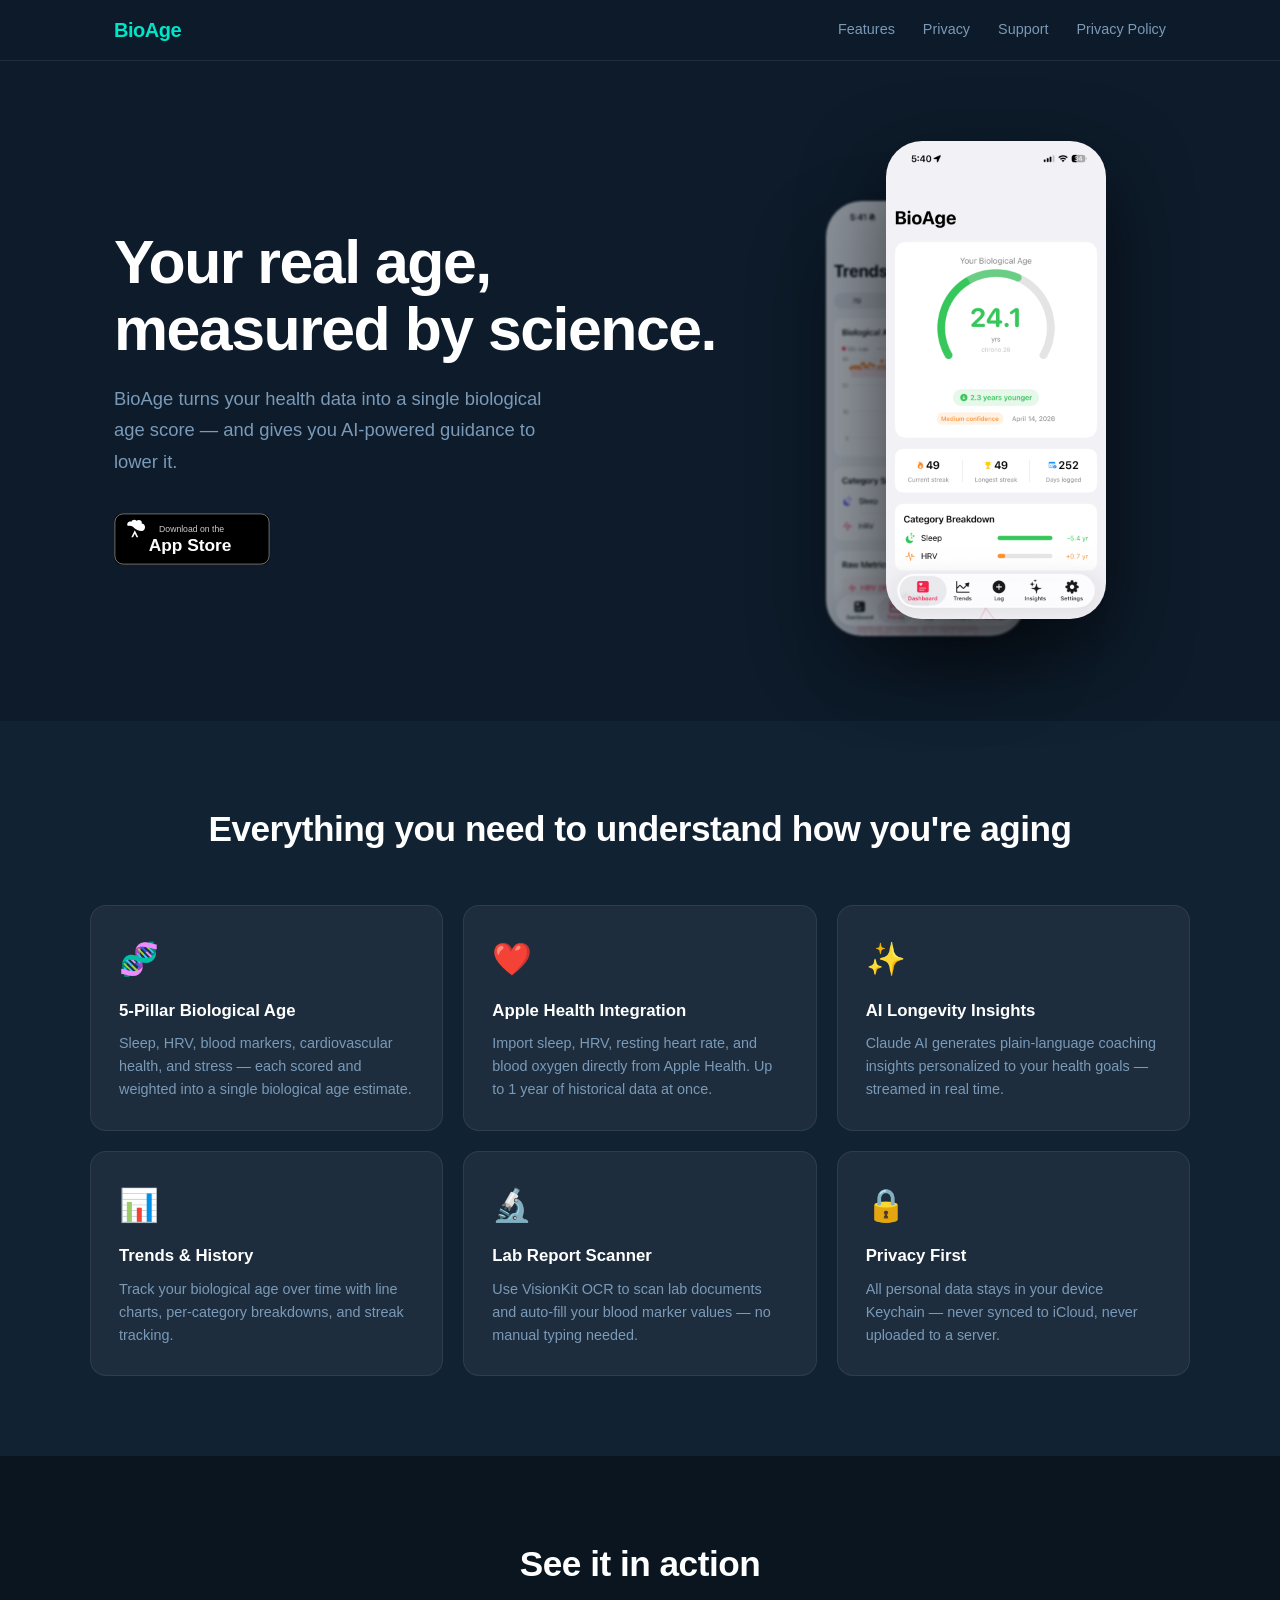
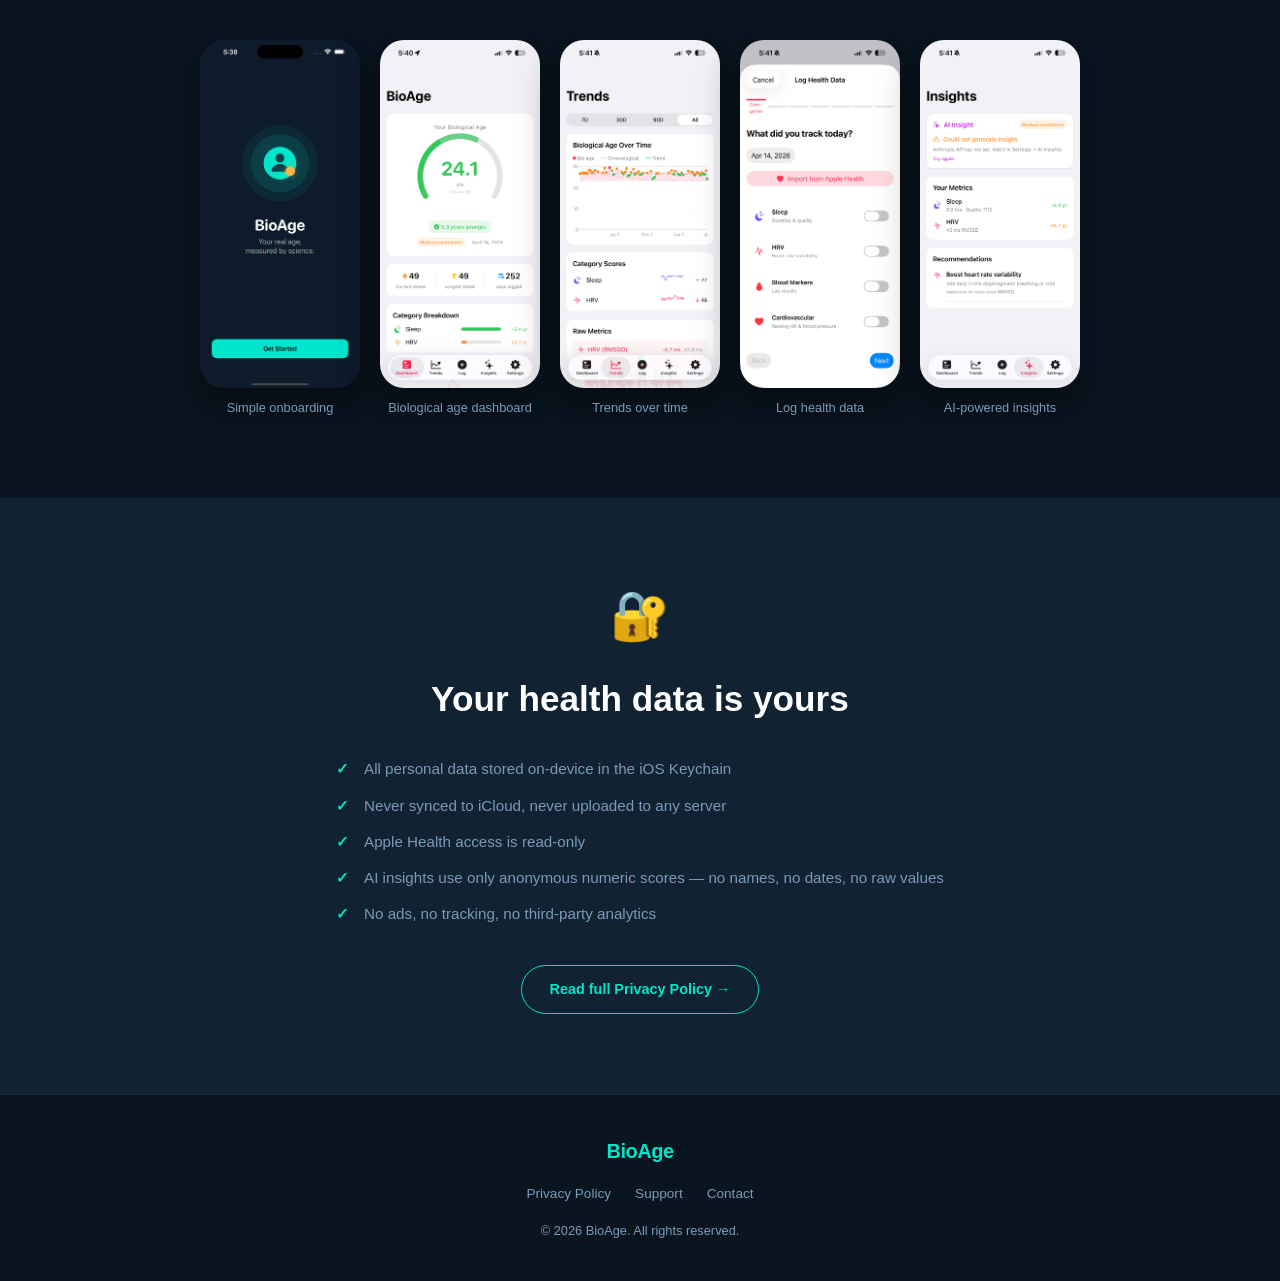
==== index.html @ a6af40ac "Initial website with landing, privacy, and support pages" ====
<!DOCTYPE html>
<html lang="en">
<head>
  <meta charset="UTF-8" />
  <meta name="viewport" content="width=device-width, initial-scale=1.0" />
  <title>BioAge – Your real age, measured by science</title>
  <meta name="description" content="BioAge estimates your biological age from sleep, HRV, blood markers, cardiovascular, and stress data — with AI-powered longevity insights. All data stays on your device." />
  <link rel="stylesheet" href="assets/style.css" />
</head>
<body>

  <nav class="nav">
    <div class="nav-inner">
      <span class="nav-logo">BioAge</span>
      <div class="nav-links">
        <a href="#features">Features</a>
        <a href="#privacy-badge">Privacy</a>
        <a href="support.html">Support</a>
        <a href="privacy.html">Privacy Policy</a>
      </div>
    </div>
  </nav>

  <!-- Hero -->
  <section class="hero">
    <div class="hero-text">
      <h1>Your real age,<br>measured by science.</h1>
      <p class="hero-sub">BioAge turns your health data into a single biological age score — and gives you AI-powered guidance to lower it.</p>
      <a href="#" class="btn-appstore">
        <img src="assets/appstore-badge.svg" alt="Download on the App Store" />
      </a>
    </div>
    <div class="hero-phones">
      <img src="assets/screenshots/screenshot_01.png" class="phone phone-main" alt="BioAge Dashboard" />
      <img src="assets/screenshots/screenshot_02.png" class="phone phone-back" alt="BioAge Trends" />
    </div>
  </section>

  <!-- Features -->
  <section class="features" id="features">
    <h2>Everything you need to understand how you're aging</h2>
    <div class="features-grid">

      <div class="feature-card">
        <div class="feature-icon">🧬</div>
        <h3>5-Pillar Biological Age</h3>
        <p>Sleep, HRV, blood markers, cardiovascular health, and stress — each scored and weighted into a single biological age estimate.</p>
      </div>

      <div class="feature-card">
        <div class="feature-icon">❤️</div>
        <h3>Apple Health Integration</h3>
        <p>Import sleep, HRV, resting heart rate, and blood oxygen directly from Apple Health. Up to 1 year of historical data at once.</p>
      </div>

      <div class="feature-card">
        <div class="feature-icon">✨</div>
        <h3>AI Longevity Insights</h3>
        <p>Claude AI generates plain-language coaching insights personalized to your health goals — streamed in real time.</p>
      </div>

      <div class="feature-card">
        <div class="feature-icon">📊</div>
        <h3>Trends & History</h3>
        <p>Track your biological age over time with line charts, per-category breakdowns, and streak tracking.</p>
      </div>

      <div class="feature-card">
        <div class="feature-icon">🔬</div>
        <h3>Lab Report Scanner</h3>
        <p>Use VisionKit OCR to scan lab documents and auto-fill your blood marker values — no manual typing needed.</p>
      </div>

      <div class="feature-card">
        <div class="feature-icon">🔒</div>
        <h3>Privacy First</h3>
        <p>All personal data stays in your device Keychain — never synced to iCloud, never uploaded to a server.</p>
      </div>

    </div>
  </section>

  <!-- Screenshots -->
  <section class="screenshots">
    <h2>See it in action</h2>
    <div class="screenshots-row">
      <figure>
        <img src="assets/screenshots/screenshot_05.png" alt="BioAge onboarding" />
        <figcaption>Simple onboarding</figcaption>
      </figure>
      <figure>
        <img src="assets/screenshots/screenshot_01.png" alt="Dashboard" />
        <figcaption>Biological age dashboard</figcaption>
      </figure>
      <figure>
        <img src="assets/screenshots/screenshot_02.png" alt="Trends" />
        <figcaption>Trends over time</figcaption>
      </figure>
      <figure>
        <img src="assets/screenshots/screenshot_03.png" alt="Log health data" />
        <figcaption>Log health data</figcaption>
      </figure>
      <figure>
        <img src="assets/screenshots/screenshot_04.png" alt="AI Insights" />
        <figcaption>AI-powered insights</figcaption>
      </figure>
    </div>
  </section>

  <!-- Privacy badge -->
  <section class="privacy-section" id="privacy-badge">
    <div class="privacy-inner">
      <div class="privacy-icon">🔐</div>
      <h2>Your health data is yours</h2>
      <ul class="privacy-list">
        <li>All personal data stored on-device in the iOS Keychain</li>
        <li>Never synced to iCloud, never uploaded to any server</li>
        <li>Apple Health access is read-only</li>
        <li>AI insights use only anonymous numeric scores — no names, no dates, no raw values</li>
        <li>No ads, no tracking, no third-party analytics</li>
      </ul>
      <a href="privacy.html" class="btn-outline">Read full Privacy Policy →</a>
    </div>
  </section>

  <!-- Footer -->
  <footer class="footer">
    <div class="footer-inner">
      <span class="nav-logo">BioAge</span>
      <div class="footer-links">
        <a href="privacy.html">Privacy Policy</a>
        <a href="support.html">Support</a>
        <a href="mailto:rajeshraya7@gmail.com">Contact</a>
      </div>
      <p class="footer-copy">© 2026 BioAge. All rights reserved.</p>
    </div>
  </footer>

</body>
</html>
---- assets/style.css ----
/* ─── Reset & Base ─────────────────────────────────────── */
*, *::before, *::after { box-sizing: border-box; margin: 0; padding: 0; }

:root {
  --bg:        #0d1b2a;
  --bg2:       #112233;
  --bg3:       #0a1520;
  --teal:      #00e5c8;
  --teal-dim:  rgba(0, 229, 200, 0.12);
  --text:      #e8f0f8;
  --muted:     #7a9ab8;
  --card:      rgba(255,255,255,0.05);
  --border:    rgba(255,255,255,0.08);
  --radius:    16px;
  --font:      -apple-system, BlinkMacSystemFont, "Segoe UI", sans-serif;
}

html { scroll-behavior: smooth; }

body {
  background: var(--bg);
  color: var(--text);
  font-family: var(--font);
  font-size: 16px;
  line-height: 1.6;
  -webkit-font-smoothing: antialiased;
}

a { color: var(--teal); text-decoration: none; }
a:hover { text-decoration: underline; }

/* ─── Nav ──────────────────────────────────────────────── */
.nav {
  position: sticky;
  top: 0;
  z-index: 100;
  background: rgba(13, 27, 42, 0.9);
  backdrop-filter: blur(12px);
  border-bottom: 1px solid var(--border);
}
.nav-inner {
  max-width: 1100px;
  margin: 0 auto;
  padding: 0 24px;
  height: 60px;
  display: flex;
  align-items: center;
  justify-content: space-between;
}
.nav-logo {
  font-size: 1.25rem;
  font-weight: 700;
  color: var(--teal);
  letter-spacing: -0.5px;
}
.nav-links { display: flex; gap: 28px; }
.nav-links a { color: var(--muted); font-size: 0.9rem; transition: color 0.2s; }
.nav-links a:hover { color: var(--text); text-decoration: none; }

/* ─── Hero ─────────────────────────────────────────────── */
.hero {
  max-width: 1100px;
  margin: 0 auto;
  padding: 80px 24px 60px;
  display: flex;
  align-items: center;
  gap: 60px;
}
.hero-text { flex: 1; }
.hero-text h1 {
  font-size: clamp(2.4rem, 5vw, 3.8rem);
  font-weight: 800;
  line-height: 1.1;
  letter-spacing: -1.5px;
  color: #fff;
  margin-bottom: 20px;
}
.hero-sub {
  font-size: 1.15rem;
  color: var(--muted);
  max-width: 440px;
  margin-bottom: 36px;
  line-height: 1.7;
}
.btn-appstore img { height: 52px; }
.btn-appstore:hover { opacity: 0.85; }

.hero-phones {
  flex: 0 0 auto;
  position: relative;
  width: 340px;
  height: 520px;
}
.phone {
  position: absolute;
  border-radius: 36px;
  box-shadow: 0 32px 80px rgba(0,0,0,0.6);
}
.phone-main {
  width: 220px;
  left: 60px;
  top: 0;
  z-index: 2;
}
.phone-back {
  width: 200px;
  left: 0;
  top: 60px;
  z-index: 1;
  opacity: 0.55;
  filter: blur(1px);
}

/* ─── Features ─────────────────────────────────────────── */
.features {
  background: var(--bg2);
  padding: 80px 24px;
}
.features h2, .screenshots h2 {
  text-align: center;
  font-size: clamp(1.6rem, 3vw, 2.2rem);
  font-weight: 700;
  letter-spacing: -0.5px;
  margin-bottom: 48px;
  color: #fff;
}
.features-grid {
  max-width: 1100px;
  margin: 0 auto;
  display: grid;
  grid-template-columns: repeat(auto-fit, minmax(280px, 1fr));
  gap: 20px;
}
.feature-card {
  background: var(--card);
  border: 1px solid var(--border);
  border-radius: var(--radius);
  padding: 28px;
  transition: border-color 0.2s, background 0.2s;
}
.feature-card:hover {
  border-color: var(--teal);
  background: var(--teal-dim);
}
.feature-icon { font-size: 2rem; margin-bottom: 12px; }
.feature-card h3 { font-size: 1.05rem; font-weight: 600; margin-bottom: 8px; color: #fff; }
.feature-card p { color: var(--muted); font-size: 0.9rem; line-height: 1.6; }

/* ─── Screenshots ──────────────────────────────────────── */
.screenshots {
  padding: 80px 24px;
  background: var(--bg3);
}
.screenshots-row {
  display: flex;
  gap: 20px;
  justify-content: center;
  flex-wrap: wrap;
  max-width: 1100px;
  margin: 0 auto;
}
.screenshots-row figure {
  display: flex;
  flex-direction: column;
  align-items: center;
  gap: 10px;
}
.screenshots-row img {
  width: 160px;
  border-radius: 24px;
  box-shadow: 0 16px 40px rgba(0,0,0,0.5);
  transition: transform 0.2s;
}
.screenshots-row img:hover { transform: translateY(-6px); }
.screenshots-row figcaption {
  font-size: 0.8rem;
  color: var(--muted);
  text-align: center;
}

/* ─── Privacy Section ──────────────────────────────────── */
.privacy-section {
  background: var(--bg2);
  padding: 80px 24px;
}
.privacy-inner {
  max-width: 680px;
  margin: 0 auto;
  text-align: center;
}
.privacy-icon { font-size: 3rem; margin-bottom: 16px; }
.privacy-inner h2 {
  font-size: clamp(1.6rem, 3vw, 2.2rem);
  font-weight: 700;
  margin-bottom: 24px;
  color: #fff;
}
.privacy-list {
  list-style: none;
  text-align: left;
  display: inline-block;
  margin-bottom: 32px;
}
.privacy-list li {
  color: var(--muted);
  padding: 6px 0 6px 28px;
  position: relative;
  font-size: 0.95rem;
}
.privacy-list li::before {
  content: "✓";
  position: absolute;
  left: 0;
  color: var(--teal);
  font-weight: 700;
}
.btn-outline {
  display: inline-block;
  border: 1.5px solid var(--teal);
  color: var(--teal);
  padding: 12px 28px;
  border-radius: 50px;
  font-size: 0.9rem;
  font-weight: 600;
  transition: background 0.2s, color 0.2s;
}
.btn-outline:hover {
  background: var(--teal);
  color: var(--bg);
  text-decoration: none;
}

/* ─── Footer ───────────────────────────────────────────── */
.footer {
  background: var(--bg3);
  border-top: 1px solid var(--border);
  padding: 40px 24px;
}
.footer-inner {
  max-width: 1100px;
  margin: 0 auto;
  display: flex;
  flex-direction: column;
  align-items: center;
  gap: 16px;
  text-align: center;
}
.footer-links { display: flex; gap: 24px; flex-wrap: wrap; justify-content: center; }
.footer-links a { color: var(--muted); font-size: 0.85rem; }
.footer-links a:hover { color: var(--text); text-decoration: none; }
.footer-copy { color: var(--muted); font-size: 0.8rem; }

/* ─── Prose (Privacy + Support pages) ─────────────────── */
.prose {
  max-width: 720px;
  margin: 60px auto;
  padding: 0 24px 80px;
}
.prose h1 {
  font-size: 2.4rem;
  font-weight: 800;
  letter-spacing: -1px;
  color: #fff;
  margin-bottom: 8px;
}
.prose .updated {
  color: var(--muted);
  font-size: 0.9rem;
  margin-bottom: 48px;
}
.prose h2 {
  font-size: 1.3rem;
  font-weight: 700;
  color: #fff;
  margin: 40px 0 12px;
}
.prose p { color: var(--muted); margin-bottom: 16px; line-height: 1.75; }
.prose ul {
  color: var(--muted);
  padding-left: 24px;
  margin-bottom: 16px;
}
.prose ul li { margin-bottom: 6px; line-height: 1.7; }
.prose a { color: var(--teal); }
.prose strong { color: var(--text); }

/* FAQ */
.faq { margin: 0 0 40px; }
.faq-item {
  border: 1px solid var(--border);
  border-radius: var(--radius);
  padding: 24px;
  margin-bottom: 12px;
  background: var(--card);
}
.faq-item h3 { font-size: 1rem; font-weight: 600; color: #fff; margin-bottom: 10px; }
.faq-item p { color: var(--muted); font-size: 0.9rem; margin: 0; }
.faq-item a { color: var(--teal); }

/* ─── Responsive ───────────────────────────────────────── */
@media (max-width: 768px) {
  .hero {
    flex-direction: column;
    padding: 48px 20px 40px;
    gap: 40px;
    text-align: center;
  }
  .hero-sub { margin: 0 auto 32px; }
  .hero-phones {
    width: 280px;
    height: 420px;
  }
  .phone-main { width: 180px; left: 50px; }
  .phone-back { width: 160px; left: 0; top: 48px; }
  .nav-links { display: none; }
  .screenshots-row img { width: 130px; }
}
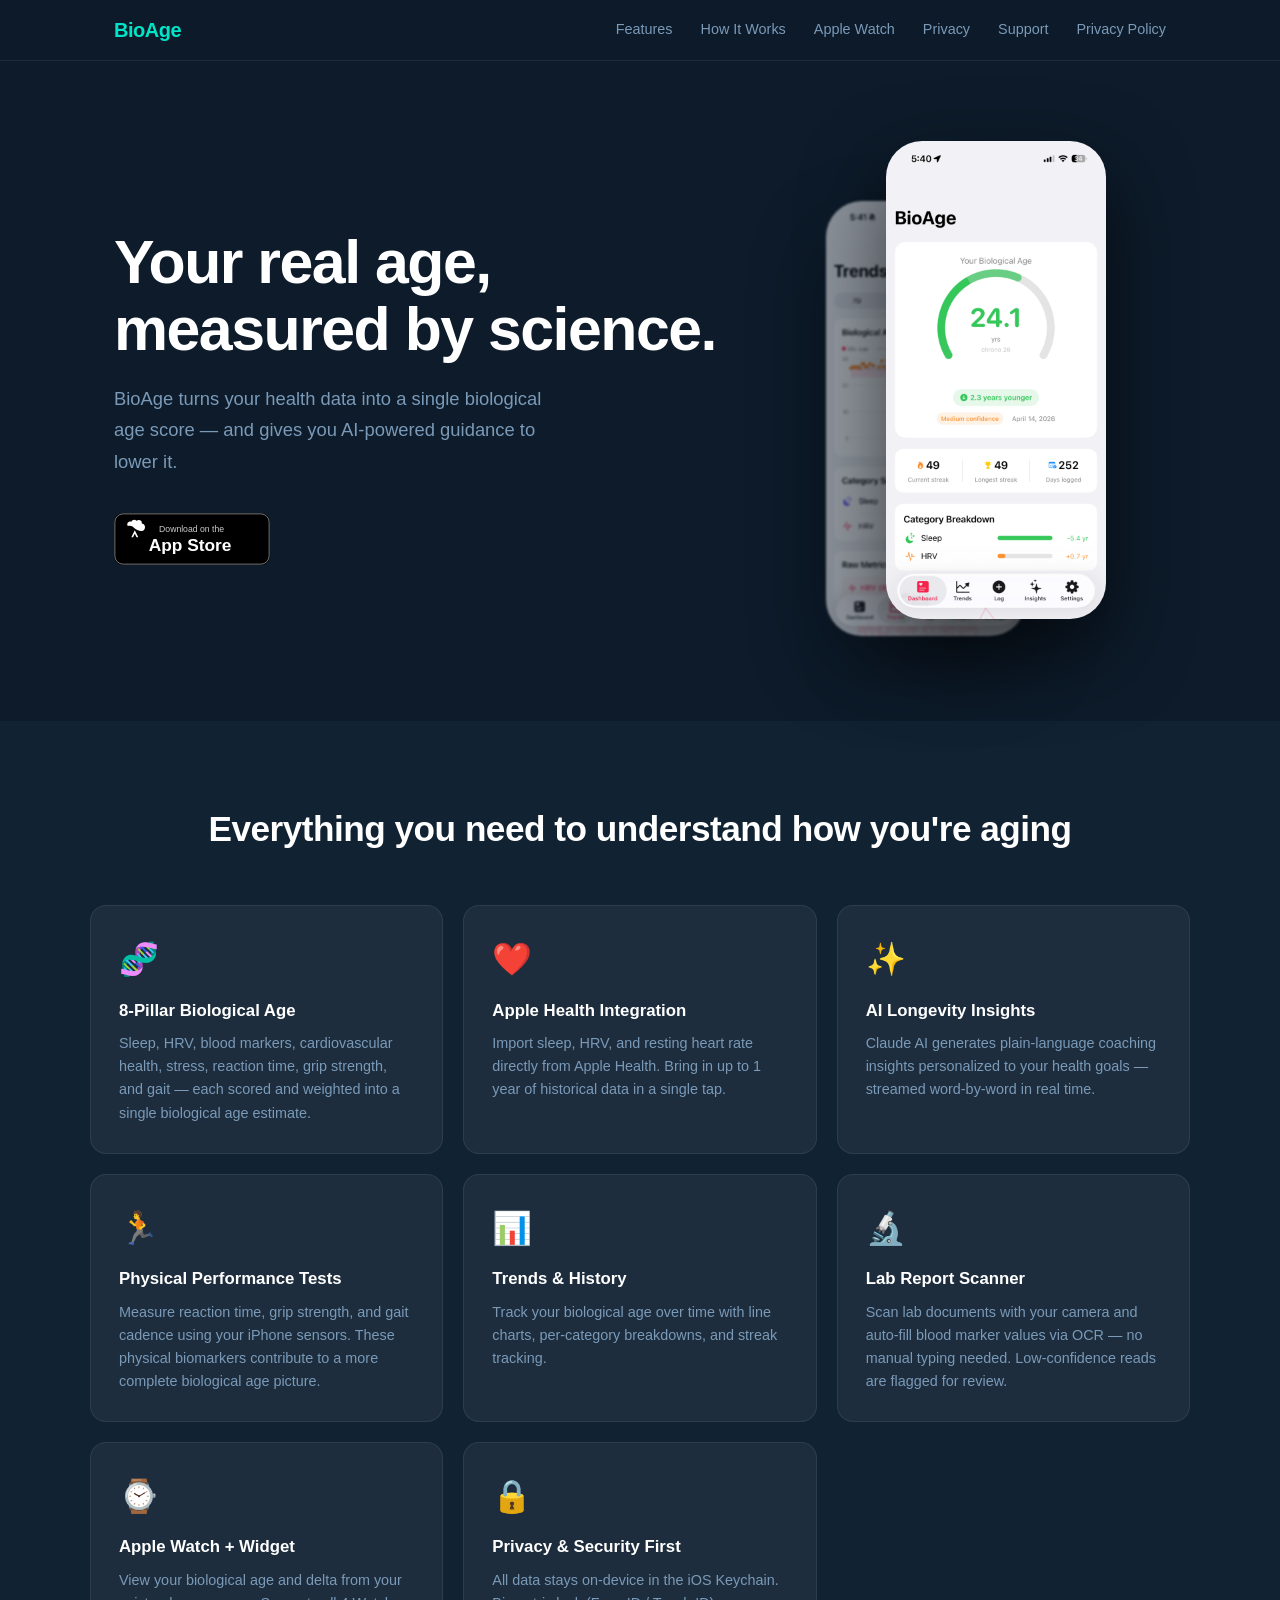
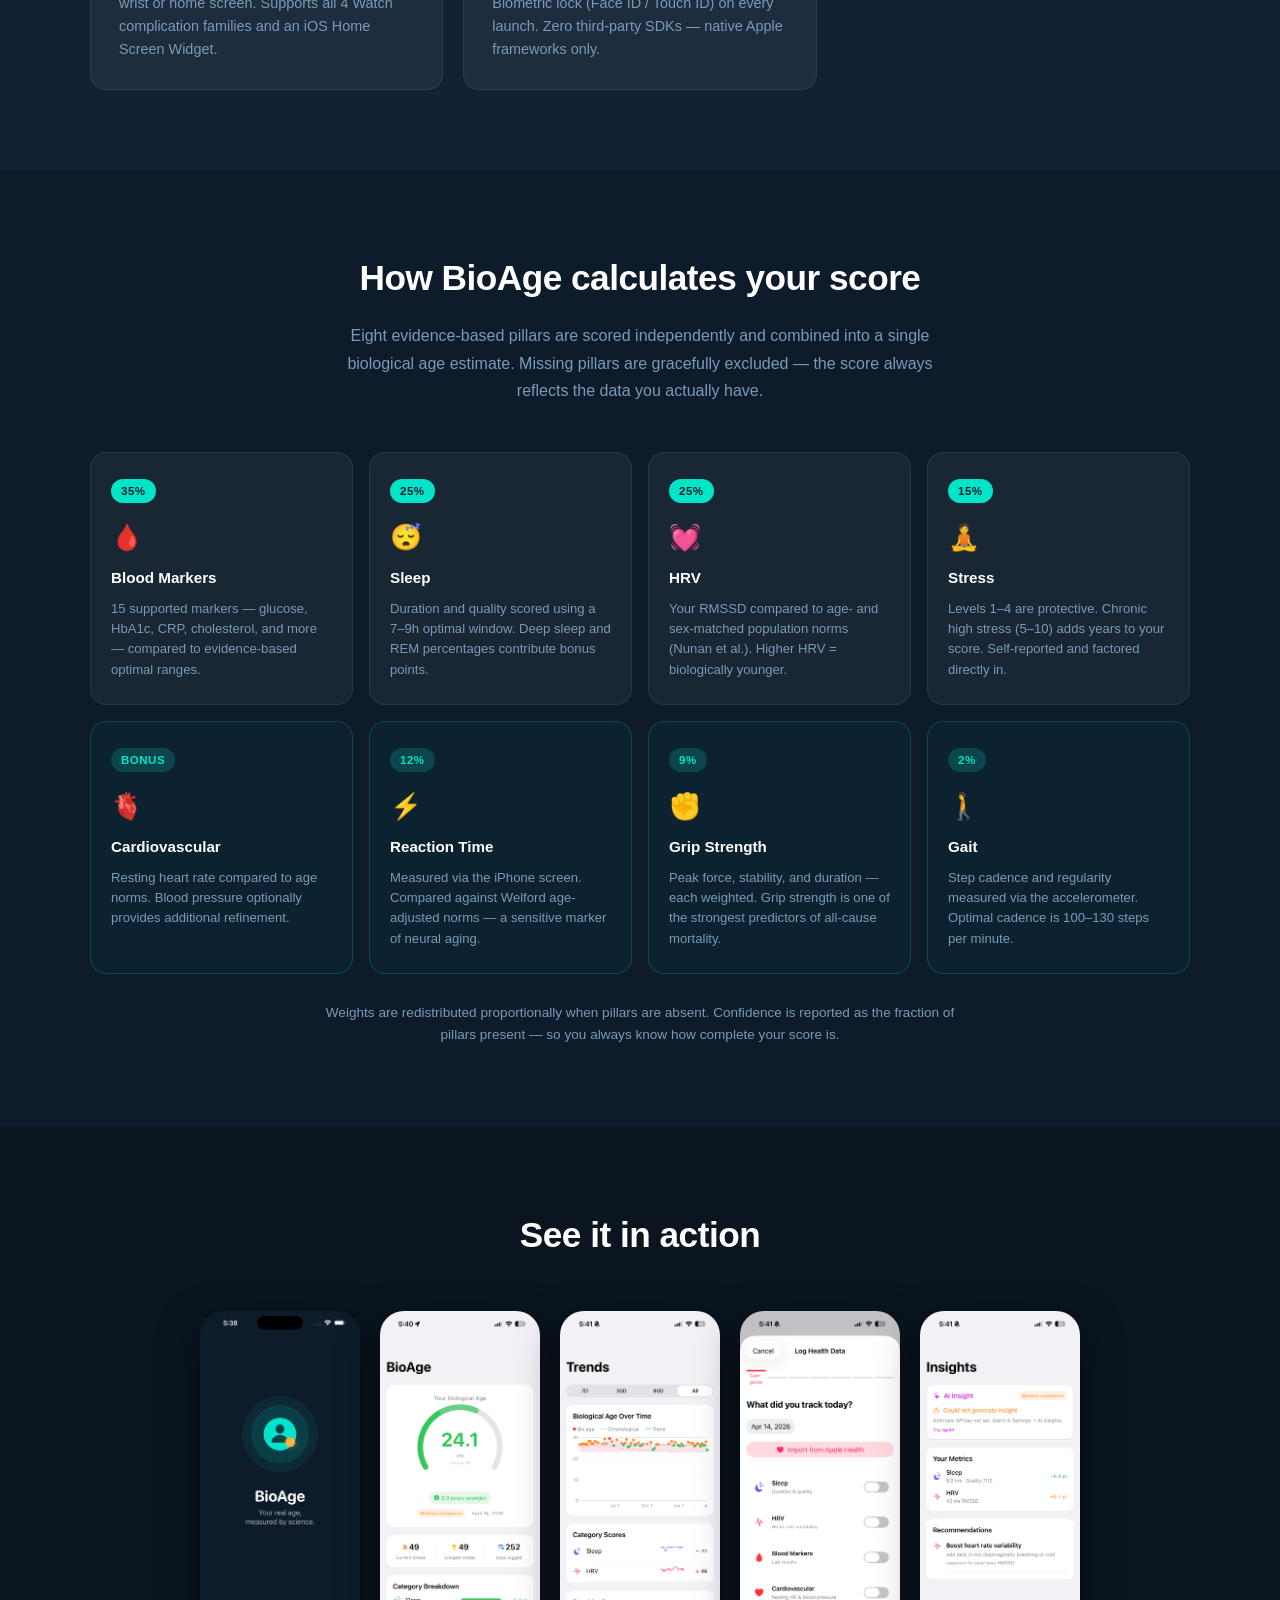
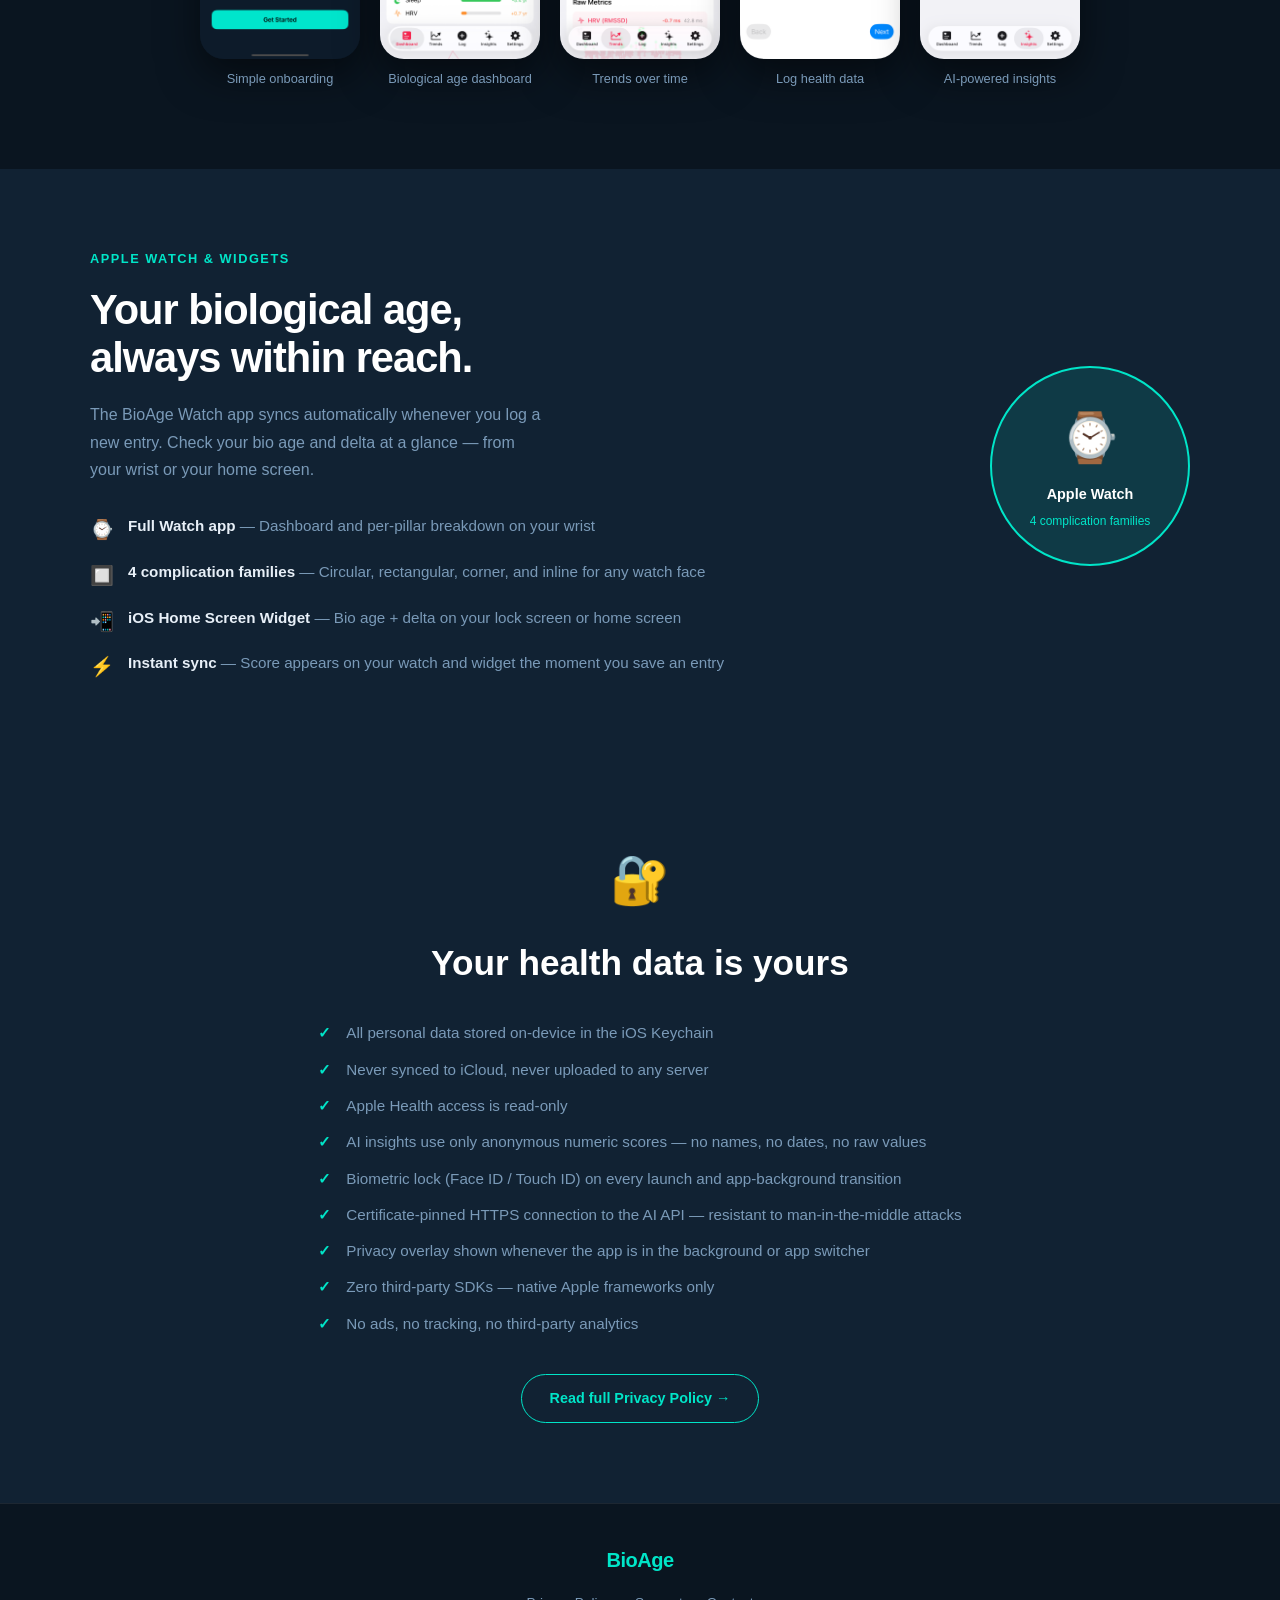
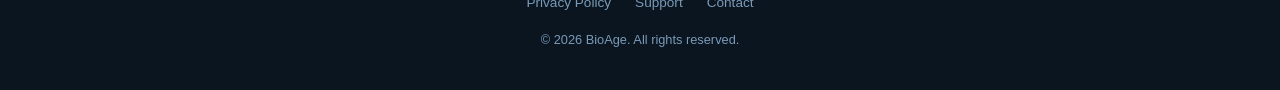
==== commit 26f4c1b5: "feat(website): content overhaul, new sections, and contact/link fixes Factual corrections: - Fix "5-" ====
--- a/index.html
+++ b/index.html
@@ -4,16 +4,18 @@
   <meta charset="UTF-8" />
   <meta name="viewport" content="width=device-width, initial-scale=1.0" />
   <title>BioAge – Your real age, measured by science</title>
-  <meta name="description" content="BioAge estimates your biological age from sleep, HRV, blood markers, cardiovascular, and stress data — with AI-powered longevity insights. All data stays on your device." />
+  <meta name="description" content="BioAge estimates your biological age from sleep, HRV, blood markers, cardiovascular health, physical tests, and stress — with AI-powered longevity insights. All data stays on your device." />
   <link rel="stylesheet" href="assets/style.css" />
 </head>
 <body>
 
   <nav class="nav">
     <div class="nav-inner">
-      <span class="nav-logo">BioAge</span>
+      <a href="#" class="nav-logo">BioAge</a>
       <div class="nav-links">
         <a href="#features">Features</a>
+        <a href="#how-it-works">How It Works</a>
+        <a href="#watch">Apple Watch</a>
         <a href="#privacy-badge">Privacy</a>
         <a href="support.html">Support</a>
         <a href="privacy.html">Privacy Policy</a>
@@ -26,7 +28,7 @@
     <div class="hero-text">
       <h1>Your real age,<br>measured by science.</h1>
       <p class="hero-sub">BioAge turns your health data into a single biological age score — and gives you AI-powered guidance to lower it.</p>
-      <a href="#" class="btn-appstore">
+      <a href="https://apps.apple.com/us/app/bioage/id6762235244" class="btn-appstore" target="_blank" rel="noopener">
         <img src="assets/appstore-badge.svg" alt="Download on the App Store" />
       </a>
     </div>
@@ -43,40 +45,121 @@
 
       <div class="feature-card">
         <div class="feature-icon">🧬</div>
-        <h3>5-Pillar Biological Age</h3>
-        <p>Sleep, HRV, blood markers, cardiovascular health, and stress — each scored and weighted into a single biological age estimate.</p>
+        <h3>8-Pillar Biological Age</h3>
+        <p>Sleep, HRV, blood markers, cardiovascular health, stress, reaction time, grip strength, and gait — each scored and weighted into a single biological age estimate.</p>
       </div>
 
       <div class="feature-card">
         <div class="feature-icon">❤️</div>
         <h3>Apple Health Integration</h3>
-        <p>Import sleep, HRV, resting heart rate, and blood oxygen directly from Apple Health. Up to 1 year of historical data at once.</p>
+        <p>Import sleep, HRV, and resting heart rate directly from Apple Health. Bring in up to 1 year of historical data in a single tap.</p>
       </div>
 
       <div class="feature-card">
         <div class="feature-icon">✨</div>
         <h3>AI Longevity Insights</h3>
-        <p>Claude AI generates plain-language coaching insights personalized to your health goals — streamed in real time.</p>
+        <p>Claude AI generates plain-language coaching insights personalized to your health goals — streamed word-by-word in real time.</p>
+      </div>
+
+      <div class="feature-card">
+        <div class="feature-icon">🏃</div>
+        <h3>Physical Performance Tests</h3>
+        <p>Measure reaction time, grip strength, and gait cadence using your iPhone sensors. These physical biomarkers contribute to a more complete biological age picture.</p>
       </div>
 
       <div class="feature-card">
         <div class="feature-icon">📊</div>
-        <h3>Trends & History</h3>
+        <h3>Trends &amp; History</h3>
         <p>Track your biological age over time with line charts, per-category breakdowns, and streak tracking.</p>
       </div>
 
       <div class="feature-card">
         <div class="feature-icon">🔬</div>
         <h3>Lab Report Scanner</h3>
-        <p>Use VisionKit OCR to scan lab documents and auto-fill your blood marker values — no manual typing needed.</p>
+        <p>Scan lab documents with your camera and auto-fill blood marker values via OCR — no manual typing needed. Low-confidence reads are flagged for review.</p>
+      </div>
+
+      <div class="feature-card">
+        <div class="feature-icon">⌚</div>
+        <h3>Apple Watch + Widget</h3>
+        <p>View your biological age and delta from your wrist or home screen. Supports all 4 Watch complication families and an iOS Home Screen Widget.</p>
       </div>
 
       <div class="feature-card">
         <div class="feature-icon">🔒</div>
-        <h3>Privacy First</h3>
-        <p>All personal data stays in your device Keychain — never synced to iCloud, never uploaded to a server.</p>
-      </div>
-
+        <h3>Privacy &amp; Security First</h3>
+        <p>All data stays on-device in the iOS Keychain. Biometric lock (Face ID / Touch ID) on every launch. Zero third-party SDKs — native Apple frameworks only.</p>
+      </div>
+
+    </div>
+  </section>
+
+  <!-- How It Works -->
+  <section class="how-it-works" id="how-it-works">
+    <div class="how-inner">
+      <h2>How BioAge calculates your score</h2>
+      <p class="how-sub">Eight evidence-based pillars are scored independently and combined into a single biological age estimate. Missing pillars are gracefully excluded — the score always reflects the data you actually have.</p>
+
+      <div class="pillars-grid">
+
+        <div class="pillar-card">
+          <div class="pillar-weight">35%</div>
+          <div class="pillar-icon">🩸</div>
+          <h4>Blood Markers</h4>
+          <p>15 supported markers — glucose, HbA1c, CRP, cholesterol, and more — compared to evidence-based optimal ranges.</p>
+        </div>
+
+        <div class="pillar-card">
+          <div class="pillar-weight">25%</div>
+          <div class="pillar-icon">😴</div>
+          <h4>Sleep</h4>
+          <p>Duration and quality scored using a 7–9h optimal window. Deep sleep and REM percentages contribute bonus points.</p>
+        </div>
+
+        <div class="pillar-card">
+          <div class="pillar-weight">25%</div>
+          <div class="pillar-icon">💓</div>
+          <h4>HRV</h4>
+          <p>Your RMSSD compared to age- and sex-matched population norms (Nunan et al.). Higher HRV = biologically younger.</p>
+        </div>
+
+        <div class="pillar-card">
+          <div class="pillar-weight">15%</div>
+          <div class="pillar-icon">🧘</div>
+          <h4>Stress</h4>
+          <p>Levels 1–4 are protective. Chronic high stress (5–10) adds years to your score. Self-reported and factored directly in.</p>
+        </div>
+
+        <div class="pillar-card pillar-card-bonus">
+          <div class="pillar-weight pillar-weight-bonus">bonus</div>
+          <div class="pillar-icon">🫀</div>
+          <h4>Cardiovascular</h4>
+          <p>Resting heart rate compared to age norms. Blood pressure optionally provides additional refinement.</p>
+        </div>
+
+        <div class="pillar-card pillar-card-bonus">
+          <div class="pillar-weight pillar-weight-bonus">12%</div>
+          <div class="pillar-icon">⚡</div>
+          <h4>Reaction Time</h4>
+          <p>Measured via the iPhone screen. Compared against Welford age-adjusted norms — a sensitive marker of neural aging.</p>
+        </div>
+
+        <div class="pillar-card pillar-card-bonus">
+          <div class="pillar-weight pillar-weight-bonus">9%</div>
+          <div class="pillar-icon">✊</div>
+          <h4>Grip Strength</h4>
+          <p>Peak force, stability, and duration — each weighted. Grip strength is one of the strongest predictors of all-cause mortality.</p>
+        </div>
+
+        <div class="pillar-card pillar-card-bonus">
+          <div class="pillar-weight pillar-weight-bonus">2%</div>
+          <div class="pillar-icon">🚶</div>
+          <h4>Gait</h4>
+          <p>Step cadence and regularity measured via the accelerometer. Optimal cadence is 100–130 steps per minute.</p>
+        </div>
+
+      </div>
+      <p class="how-footnote">Weights are redistributed proportionally when pillars are absent. Confidence is reported as the fraction of pillars present — so you always know how complete your score is.</p>
     </div>
   </section>
 
@@ -104,6 +187,42 @@
         <img src="assets/screenshots/screenshot_04.png" alt="AI Insights" />
         <figcaption>AI-powered insights</figcaption>
       </figure>
+    </div>
+  </section>
+
+  <!-- Apple Watch -->
+  <section class="watch-section" id="watch">
+    <div class="watch-inner">
+      <div class="watch-text">
+        <div class="watch-eyebrow">Apple Watch &amp; Widgets</div>
+        <h2>Your biological age,<br>always within reach.</h2>
+        <p>The BioAge Watch app syncs automatically whenever you log a new entry. Check your bio age and delta at a glance — from your wrist or your home screen.</p>
+        <ul class="watch-list">
+          <li>
+            <span class="watch-bullet">⌚</span>
+            <span><strong>Full Watch app</strong> — Dashboard and per-pillar breakdown on your wrist</span>
+          </li>
+          <li>
+            <span class="watch-bullet">🔲</span>
+            <span><strong>4 complication families</strong> — Circular, rectangular, corner, and inline for any watch face</span>
+          </li>
+          <li>
+            <span class="watch-bullet">📲</span>
+            <span><strong>iOS Home Screen Widget</strong> — Bio age + delta on your lock screen or home screen</span>
+          </li>
+          <li>
+            <span class="watch-bullet">⚡</span>
+            <span><strong>Instant sync</strong> — Score appears on your watch and widget the moment you save an entry</span>
+          </li>
+        </ul>
+      </div>
+      <div class="watch-visual">
+        <div class="watch-badge-wrap">
+          <div class="watch-badge-icon">⌚</div>
+          <div class="watch-badge-label">Apple Watch</div>
+          <div class="watch-badge-sub">4 complication families</div>
+        </div>
+      </div>
     </div>
   </section>
 
@@ -117,6 +236,10 @@
         <li>Never synced to iCloud, never uploaded to any server</li>
         <li>Apple Health access is read-only</li>
         <li>AI insights use only anonymous numeric scores — no names, no dates, no raw values</li>
+        <li>Biometric lock (Face ID / Touch ID) on every launch and app-background transition</li>
+        <li>Certificate-pinned HTTPS connection to the AI API — resistant to man-in-the-middle attacks</li>
+        <li>Privacy overlay shown whenever the app is in the background or app switcher</li>
+        <li>Zero third-party SDKs — native Apple frameworks only</li>
         <li>No ads, no tracking, no third-party analytics</li>
       </ul>
       <a href="privacy.html" class="btn-outline">Read full Privacy Policy →</a>
@@ -130,7 +253,7 @@
       <div class="footer-links">
         <a href="privacy.html">Privacy Policy</a>
         <a href="support.html">Support</a>
-        <a href="mailto:rajeshraya7@gmail.com">Contact</a>
+        <a href="mailto:support.bioage@gmail.com">Contact</a>
       </div>
       <p class="footer-copy">© 2026 BioAge. All rights reserved.</p>
     </div>
--- a/assets/style.css
+++ b/assets/style.css
@@ -52,7 +52,9 @@
   font-weight: 700;
   color: var(--teal);
   letter-spacing: -0.5px;
-}
+  text-decoration: none;
+}
+.nav-logo:hover { text-decoration: none; opacity: 0.85; }
 .nav-links { display: flex; gap: 28px; }
 .nav-links a { color: var(--muted); font-size: 0.9rem; transition: color 0.2s; }
 .nav-links a:hover { color: var(--text); text-decoration: none; }
@@ -296,6 +298,176 @@
 .faq-item h3 { font-size: 1rem; font-weight: 600; color: #fff; margin-bottom: 10px; }
 .faq-item p { color: var(--muted); font-size: 0.9rem; margin: 0; }
 .faq-item a { color: var(--teal); }
+
+/* ─── How It Works ─────────────────────────────────────── */
+.how-it-works {
+  background: var(--bg);
+  padding: 80px 24px;
+}
+.how-inner {
+  max-width: 1100px;
+  margin: 0 auto;
+  text-align: center;
+}
+.how-inner h2 {
+  font-size: clamp(1.6rem, 3vw, 2.2rem);
+  font-weight: 700;
+  letter-spacing: -0.5px;
+  margin-bottom: 16px;
+  color: #fff;
+}
+.how-sub {
+  color: var(--muted);
+  font-size: 1rem;
+  max-width: 640px;
+  margin: 0 auto 48px;
+  line-height: 1.7;
+}
+.pillars-grid {
+  display: grid;
+  grid-template-columns: repeat(4, 1fr);
+  gap: 16px;
+  margin-bottom: 28px;
+}
+.pillar-card {
+  background: var(--card);
+  border: 1px solid var(--border);
+  border-radius: var(--radius);
+  padding: 24px 20px;
+  text-align: left;
+  position: relative;
+  transition: border-color 0.2s, background 0.2s;
+}
+.pillar-card:hover {
+  border-color: var(--teal);
+  background: var(--teal-dim);
+}
+.pillar-card-bonus {
+  border-color: rgba(0, 229, 200, 0.2);
+  background: rgba(0, 229, 200, 0.04);
+}
+.pillar-weight {
+  display: inline-block;
+  background: var(--teal);
+  color: var(--bg);
+  font-size: 0.72rem;
+  font-weight: 800;
+  letter-spacing: 0.5px;
+  padding: 3px 10px;
+  border-radius: 50px;
+  margin-bottom: 14px;
+  text-transform: uppercase;
+}
+.pillar-weight-bonus {
+  background: rgba(0, 229, 200, 0.18);
+  color: var(--teal);
+}
+.pillar-icon { font-size: 1.6rem; margin-bottom: 8px; }
+.pillar-card h4 {
+  font-size: 0.95rem;
+  font-weight: 700;
+  color: #fff;
+  margin-bottom: 8px;
+}
+.pillar-card p {
+  color: var(--muted);
+  font-size: 0.82rem;
+  line-height: 1.55;
+}
+.how-footnote {
+  color: var(--muted);
+  font-size: 0.85rem;
+  max-width: 640px;
+  margin: 0 auto;
+  line-height: 1.65;
+}
+
+/* ─── Apple Watch Section ───────────────────────────────── */
+.watch-section {
+  background: var(--bg2);
+  padding: 80px 24px;
+}
+.watch-inner {
+  max-width: 1100px;
+  margin: 0 auto;
+  display: flex;
+  align-items: center;
+  gap: 80px;
+}
+.watch-eyebrow {
+  font-size: 0.8rem;
+  font-weight: 700;
+  text-transform: uppercase;
+  letter-spacing: 1.5px;
+  color: var(--teal);
+  margin-bottom: 16px;
+}
+.watch-text { flex: 1; }
+.watch-text h2 {
+  font-size: clamp(1.8rem, 3.5vw, 2.6rem);
+  font-weight: 800;
+  letter-spacing: -1px;
+  color: #fff;
+  line-height: 1.15;
+  margin-bottom: 20px;
+}
+.watch-text p {
+  color: var(--muted);
+  font-size: 1rem;
+  line-height: 1.7;
+  max-width: 460px;
+  margin-bottom: 32px;
+}
+.watch-list {
+  list-style: none;
+  display: flex;
+  flex-direction: column;
+  gap: 16px;
+}
+.watch-list li {
+  display: flex;
+  align-items: flex-start;
+  gap: 14px;
+  color: var(--muted);
+  font-size: 0.95rem;
+  line-height: 1.5;
+}
+.watch-bullet {
+  font-size: 1.2rem;
+  flex-shrink: 0;
+  margin-top: 1px;
+}
+.watch-list strong { color: var(--text); }
+
+.watch-visual {
+  flex: 0 0 auto;
+  display: flex;
+  align-items: center;
+  justify-content: center;
+}
+.watch-badge-wrap {
+  width: 200px;
+  height: 200px;
+  border-radius: 50%;
+  border: 2px solid var(--teal);
+  background: var(--teal-dim);
+  display: flex;
+  flex-direction: column;
+  align-items: center;
+  justify-content: center;
+  gap: 6px;
+}
+.watch-badge-icon { font-size: 3rem; }
+.watch-badge-label {
+  font-size: 0.9rem;
+  font-weight: 700;
+  color: #fff;
+}
+.watch-badge-sub {
+  font-size: 0.75rem;
+  color: var(--teal);
+  text-align: center;
+}
 
 /* ─── Responsive ───────────────────────────────────────── */
 @media (max-width: 768px) {
@@ -314,4 +486,22 @@
   .phone-back { width: 160px; left: 0; top: 48px; }
   .nav-links { display: none; }
   .screenshots-row img { width: 130px; }
-}
+  .pillars-grid {
+    grid-template-columns: repeat(2, 1fr);
+    gap: 12px;
+  }
+  .watch-inner {
+    flex-direction: column;
+    gap: 40px;
+    text-align: center;
+  }
+  .watch-text p { margin: 0 auto 28px; }
+  .watch-list li { text-align: left; }
+  .watch-visual { order: -1; }
+}
+
+@media (max-width: 480px) {
+  .pillars-grid {
+    grid-template-columns: 1fr;
+  }
+}
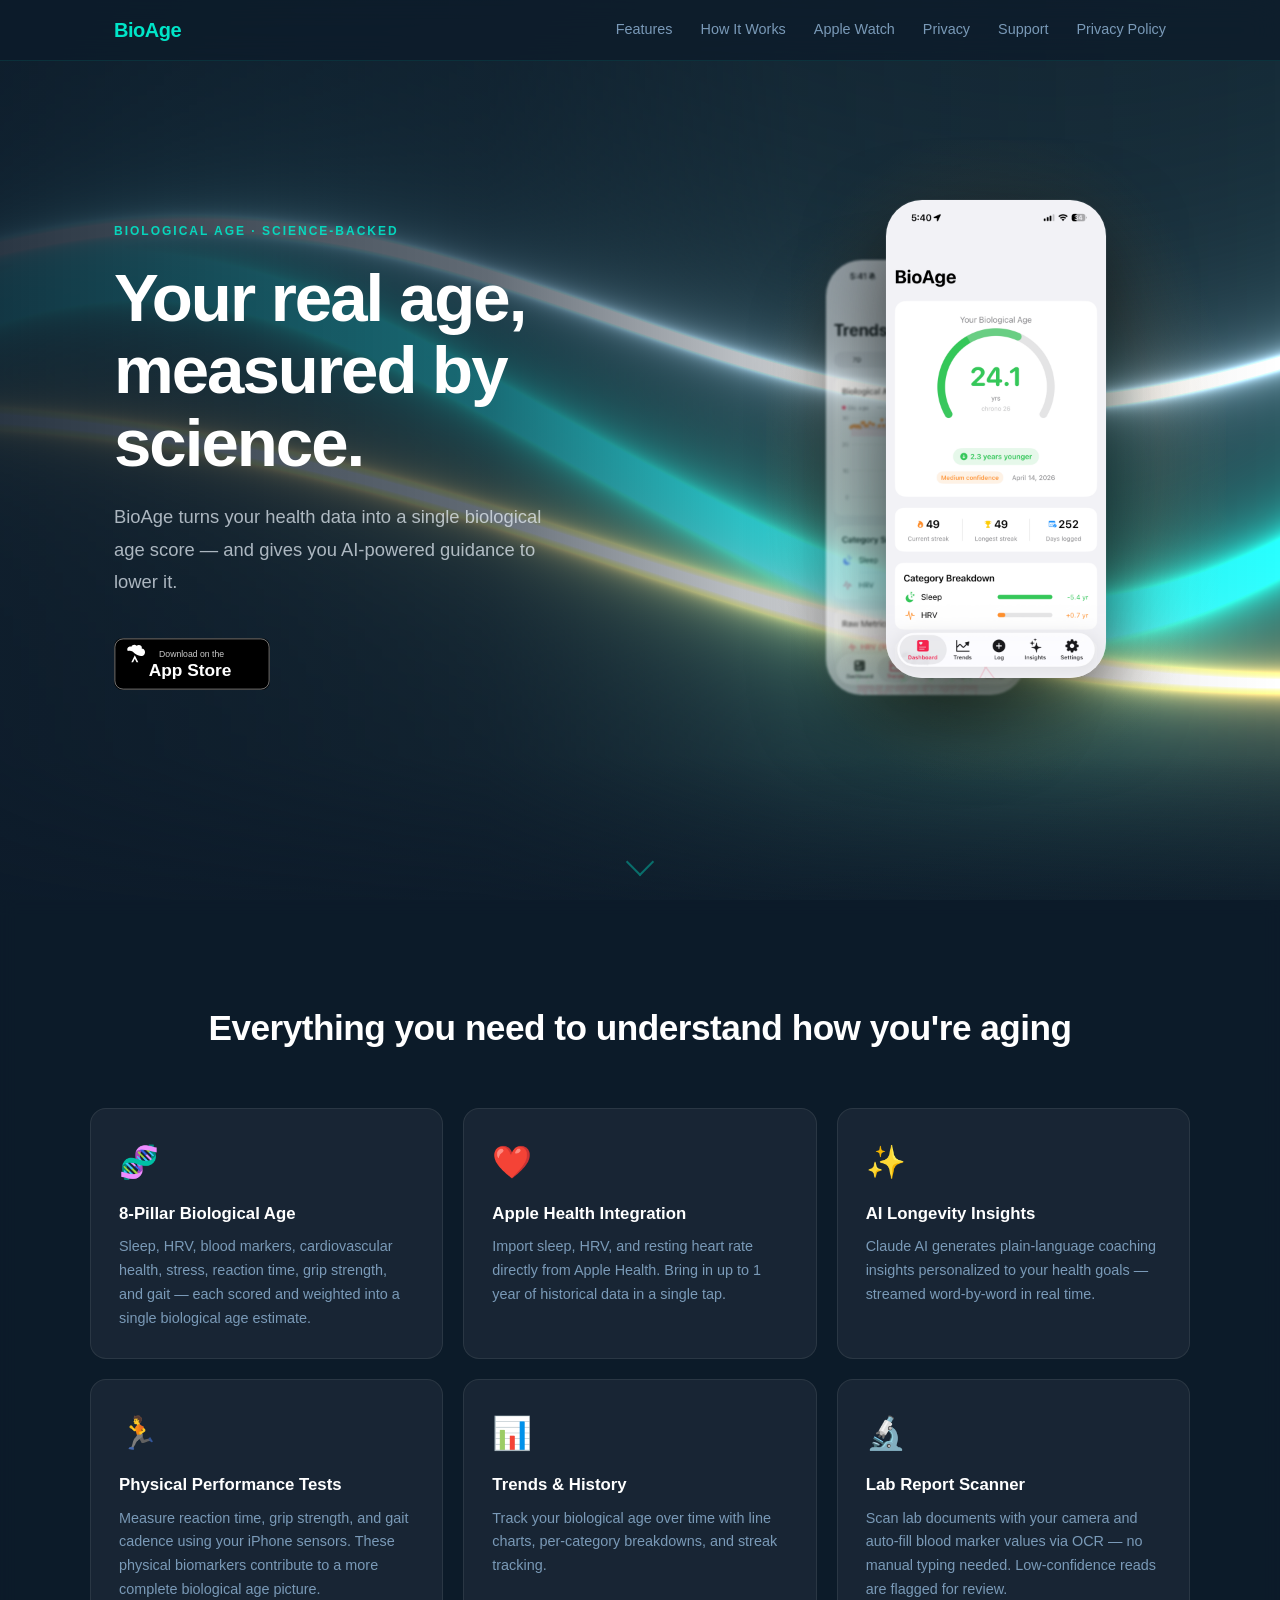
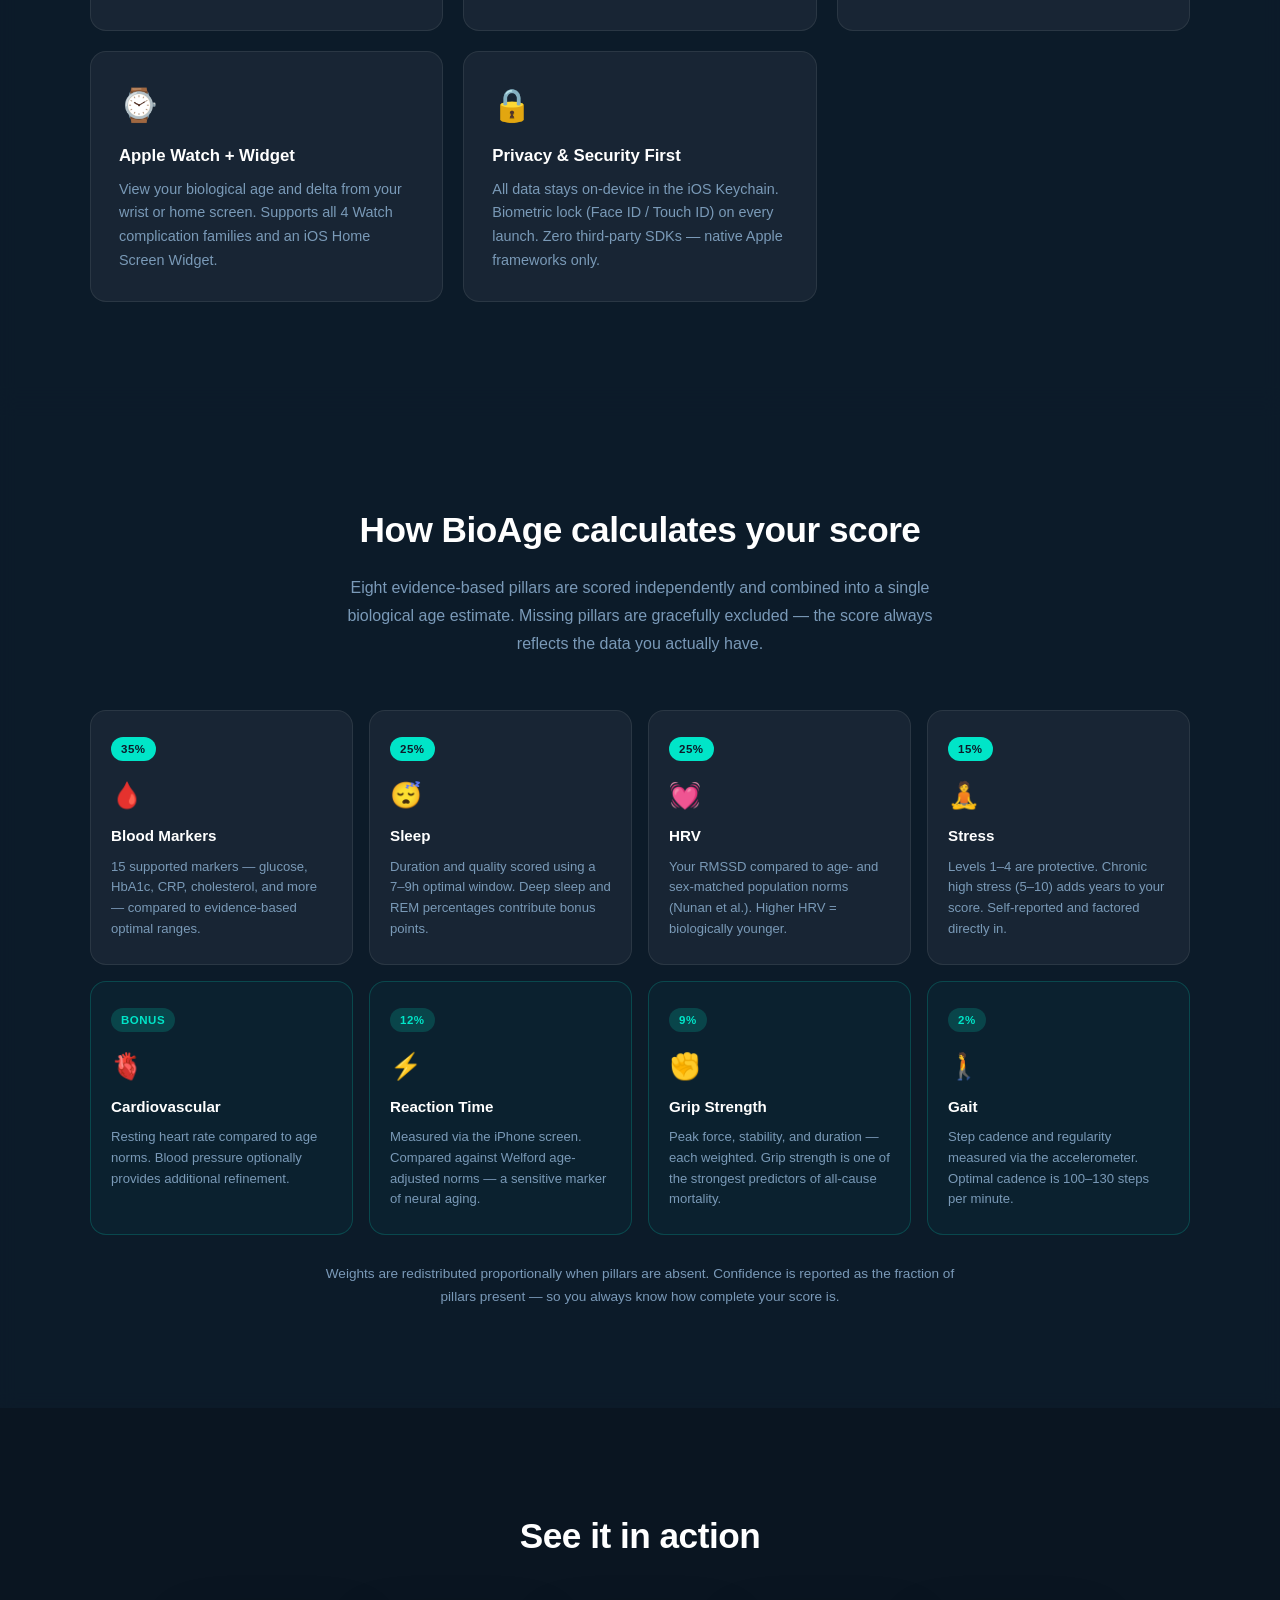
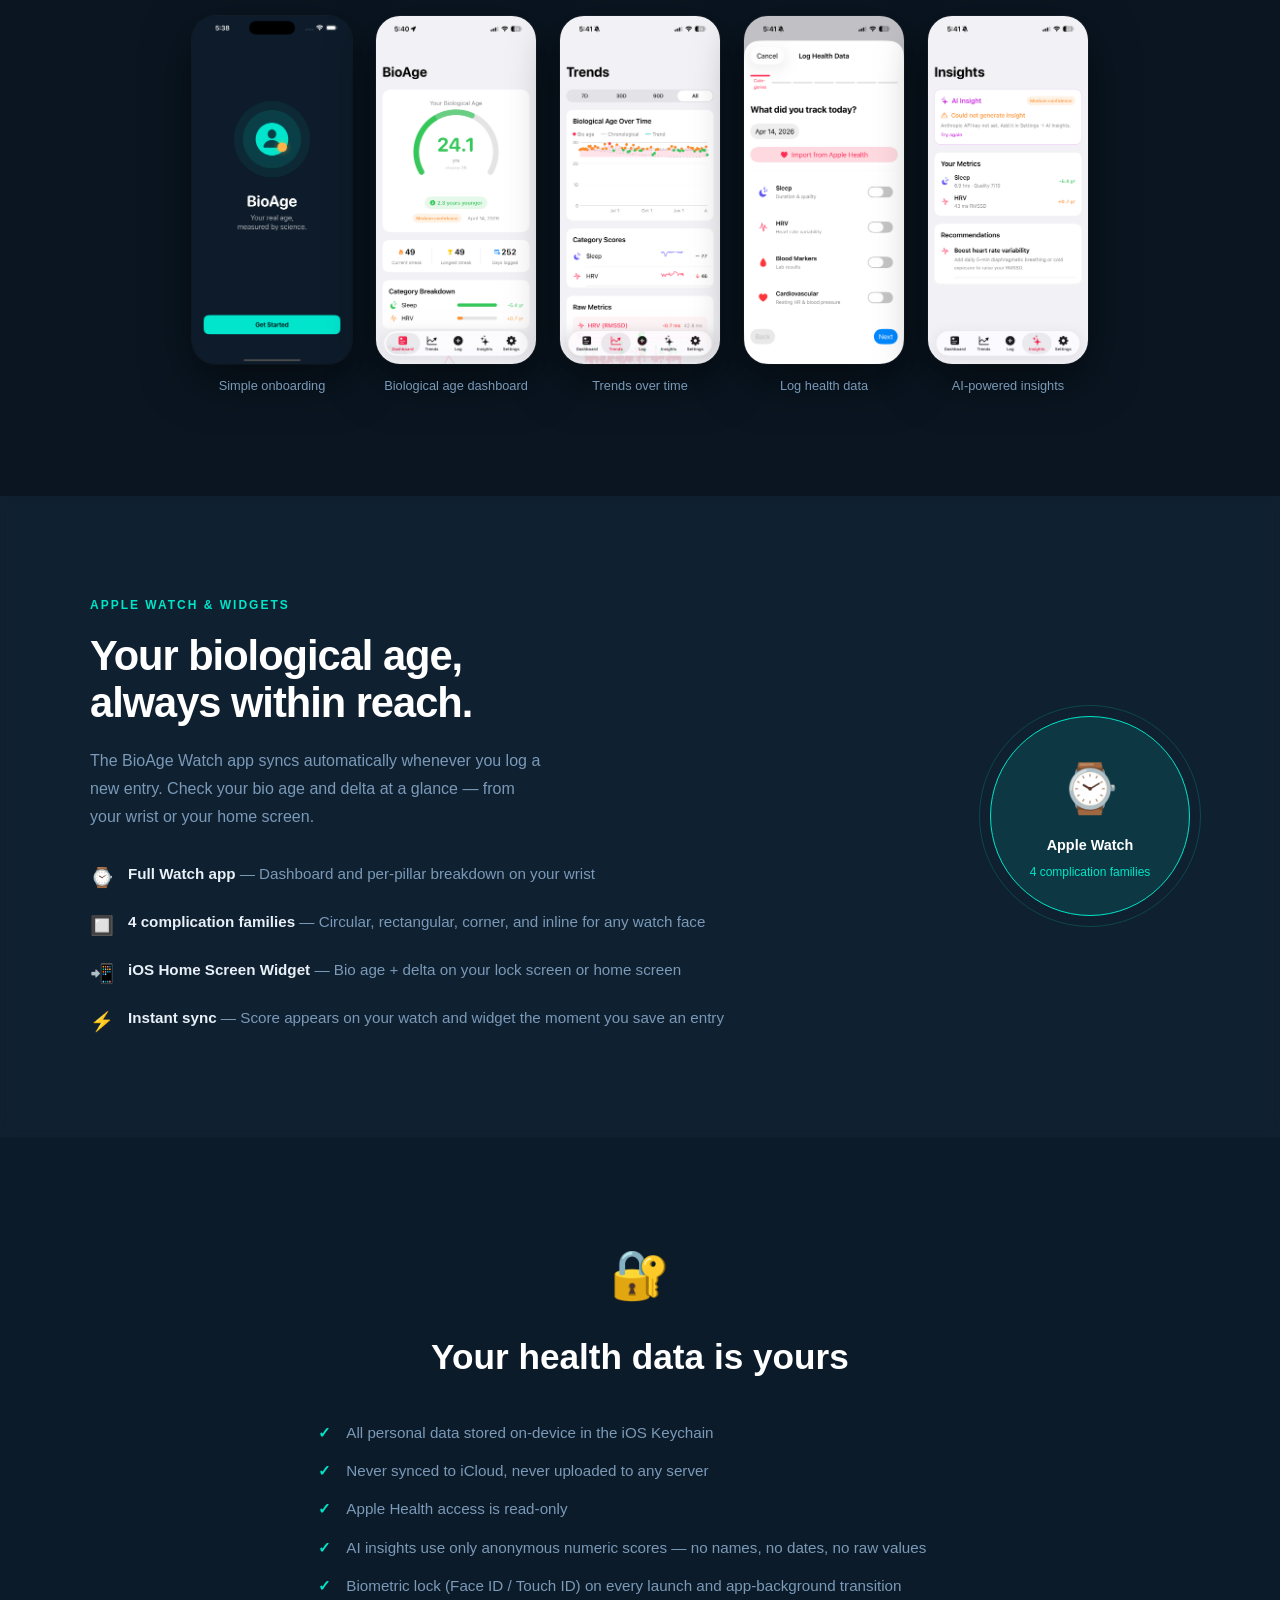
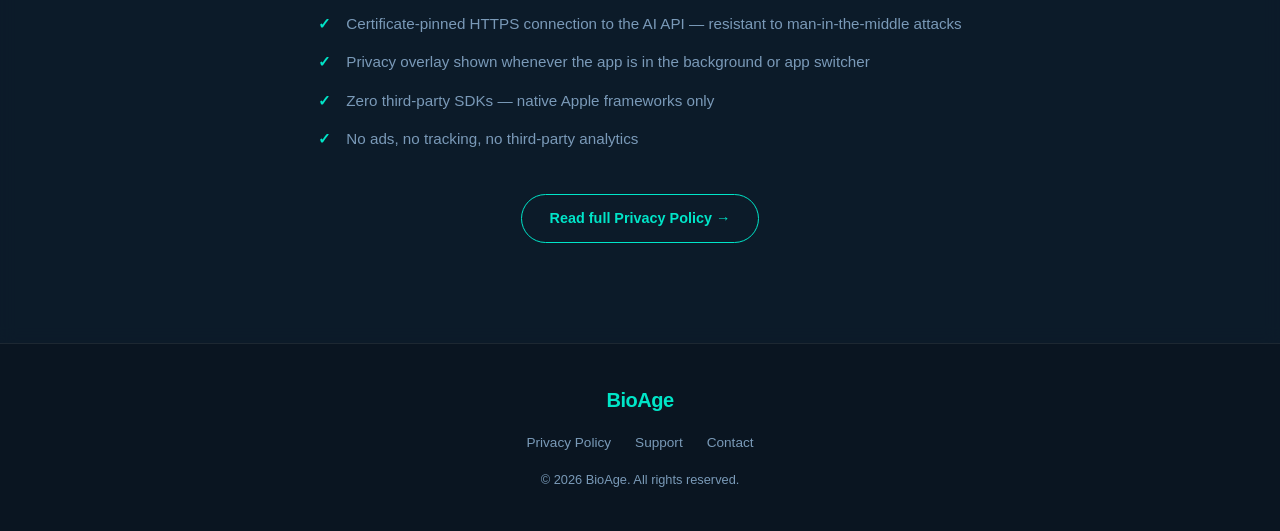
==== commit d9d67c26: "Add some animation to the website." ====
--- a/index.html
+++ b/index.html
@@ -9,6 +9,9 @@
 </head>
 <body>
 
+  <!-- WebGL animated background — fixed behind all page content -->
+  <canvas id="bg-canvas" aria-hidden="true"></canvas>
+
   <nav class="nav">
     <div class="nav-inner">
       <a href="#" class="nav-logo">BioAge</a>
@@ -24,73 +27,86 @@
   </nav>
 
   <!-- Hero -->
-  <section class="hero">
-    <div class="hero-text">
-      <h1>Your real age,<br>measured by science.</h1>
-      <p class="hero-sub">BioAge turns your health data into a single biological age score — and gives you AI-powered guidance to lower it.</p>
-      <a href="https://apps.apple.com/us/app/bioage/id6762235244" class="btn-appstore" target="_blank" rel="noopener">
-        <img src="assets/appstore-badge.svg" alt="Download on the App Store" />
-      </a>
-    </div>
-    <div class="hero-phones">
-      <img src="assets/screenshots/screenshot_01.png" class="phone phone-main" alt="BioAge Dashboard" />
-      <img src="assets/screenshots/screenshot_02.png" class="phone phone-back" alt="BioAge Trends" />
+  <section class="hero" id="home">
+    <!-- Gradient overlay for text readability + section transition -->
+    <div class="hero-overlay" aria-hidden="true"></div>
+
+    <div class="hero-inner">
+      <div class="hero-text">
+        <div class="hero-eyebrow">Biological Age · Science-Backed</div>
+        <h1>Your real age,<br>measured by science.</h1>
+        <p class="hero-sub">BioAge turns your health data into a single biological age score — and gives you AI-powered guidance to lower it.</p>
+        <a href="https://apps.apple.com/us/app/bioage/id6762235244" class="btn-appstore" target="_blank" rel="noopener">
+          <img src="assets/appstore-badge.svg" alt="Download on the App Store" />
+        </a>
+      </div>
+      <div class="hero-phones">
+        <div class="hero-phones-glow" aria-hidden="true"></div>
+        <img src="assets/screenshots/screenshot_01.png" class="phone phone-main" alt="BioAge Dashboard" />
+        <img src="assets/screenshots/screenshot_02.png" class="phone phone-back" alt="BioAge Trends" />
+      </div>
+    </div>
+
+    <div class="hero-scroll-hint" aria-hidden="true">
+      <span></span>
     </div>
   </section>
 
   <!-- Features -->
   <section class="features" id="features">
-    <h2>Everything you need to understand how you're aging</h2>
-    <div class="features-grid">
-
-      <div class="feature-card">
-        <div class="feature-icon">🧬</div>
-        <h3>8-Pillar Biological Age</h3>
-        <p>Sleep, HRV, blood markers, cardiovascular health, stress, reaction time, grip strength, and gait — each scored and weighted into a single biological age estimate.</p>
-      </div>
-
-      <div class="feature-card">
-        <div class="feature-icon">❤️</div>
-        <h3>Apple Health Integration</h3>
-        <p>Import sleep, HRV, and resting heart rate directly from Apple Health. Bring in up to 1 year of historical data in a single tap.</p>
-      </div>
-
-      <div class="feature-card">
-        <div class="feature-icon">✨</div>
-        <h3>AI Longevity Insights</h3>
-        <p>Claude AI generates plain-language coaching insights personalized to your health goals — streamed word-by-word in real time.</p>
-      </div>
-
-      <div class="feature-card">
-        <div class="feature-icon">🏃</div>
-        <h3>Physical Performance Tests</h3>
-        <p>Measure reaction time, grip strength, and gait cadence using your iPhone sensors. These physical biomarkers contribute to a more complete biological age picture.</p>
-      </div>
-
-      <div class="feature-card">
-        <div class="feature-icon">📊</div>
-        <h3>Trends &amp; History</h3>
-        <p>Track your biological age over time with line charts, per-category breakdowns, and streak tracking.</p>
-      </div>
-
-      <div class="feature-card">
-        <div class="feature-icon">🔬</div>
-        <h3>Lab Report Scanner</h3>
-        <p>Scan lab documents with your camera and auto-fill blood marker values via OCR — no manual typing needed. Low-confidence reads are flagged for review.</p>
-      </div>
-
-      <div class="feature-card">
-        <div class="feature-icon">⌚</div>
-        <h3>Apple Watch + Widget</h3>
-        <p>View your biological age and delta from your wrist or home screen. Supports all 4 Watch complication families and an iOS Home Screen Widget.</p>
-      </div>
-
-      <div class="feature-card">
-        <div class="feature-icon">🔒</div>
-        <h3>Privacy &amp; Security First</h3>
-        <p>All data stays on-device in the iOS Keychain. Biometric lock (Face ID / Touch ID) on every launch. Zero third-party SDKs — native Apple frameworks only.</p>
-      </div>
-
+    <div class="features-inner">
+      <h2>Everything you need to understand how you're aging</h2>
+      <div class="features-grid">
+
+        <div class="feature-card">
+          <div class="feature-icon">🧬</div>
+          <h3>8-Pillar Biological Age</h3>
+          <p>Sleep, HRV, blood markers, cardiovascular health, stress, reaction time, grip strength, and gait — each scored and weighted into a single biological age estimate.</p>
+        </div>
+
+        <div class="feature-card">
+          <div class="feature-icon">❤️</div>
+          <h3>Apple Health Integration</h3>
+          <p>Import sleep, HRV, and resting heart rate directly from Apple Health. Bring in up to 1 year of historical data in a single tap.</p>
+        </div>
+
+        <div class="feature-card">
+          <div class="feature-icon">✨</div>
+          <h3>AI Longevity Insights</h3>
+          <p>Claude AI generates plain-language coaching insights personalized to your health goals — streamed word-by-word in real time.</p>
+        </div>
+
+        <div class="feature-card">
+          <div class="feature-icon">🏃</div>
+          <h3>Physical Performance Tests</h3>
+          <p>Measure reaction time, grip strength, and gait cadence using your iPhone sensors. These physical biomarkers contribute to a more complete biological age picture.</p>
+        </div>
+
+        <div class="feature-card">
+          <div class="feature-icon">📊</div>
+          <h3>Trends &amp; History</h3>
+          <p>Track your biological age over time with line charts, per-category breakdowns, and streak tracking.</p>
+        </div>
+
+        <div class="feature-card">
+          <div class="feature-icon">🔬</div>
+          <h3>Lab Report Scanner</h3>
+          <p>Scan lab documents with your camera and auto-fill blood marker values via OCR — no manual typing needed. Low-confidence reads are flagged for review.</p>
+        </div>
+
+        <div class="feature-card">
+          <div class="feature-icon">⌚</div>
+          <h3>Apple Watch + Widget</h3>
+          <p>View your biological age and delta from your wrist or home screen. Supports all 4 Watch complication families and an iOS Home Screen Widget.</p>
+        </div>
+
+        <div class="feature-card">
+          <div class="feature-icon">🔒</div>
+          <h3>Privacy &amp; Security First</h3>
+          <p>All data stays on-device in the iOS Keychain. Biometric lock (Face ID / Touch ID) on every launch. Zero third-party SDKs — native Apple frameworks only.</p>
+        </div>
+
+      </div>
     </div>
   </section>
 
@@ -218,6 +234,7 @@
       </div>
       <div class="watch-visual">
         <div class="watch-badge-wrap">
+          <div class="watch-badge-ring" aria-hidden="true"></div>
           <div class="watch-badge-icon">⌚</div>
           <div class="watch-badge-label">Apple Watch</div>
           <div class="watch-badge-sub">4 complication families</div>
@@ -259,5 +276,7 @@
     </div>
   </footer>
 
+  <script src="assets/shader.js"></script>
+
 </body>
 </html>
--- a/assets/style.css
+++ b/assets/style.css
@@ -6,6 +6,7 @@
   --bg2:       #112233;
   --bg3:       #0a1520;
   --teal:      #00e5c8;
+  --amber:     #ffb347;
   --teal-dim:  rgba(0, 229, 200, 0.12);
   --text:      #e8f0f8;
   --muted:     #7a9ab8;
@@ -13,11 +14,17 @@
   --border:    rgba(255,255,255,0.08);
   --radius:    16px;
   --font:      -apple-system, BlinkMacSystemFont, "Segoe UI", sans-serif;
+
+  /* Semi-transparent section backgrounds — let the shader show through */
+  --sec-a:  rgba(13,  27,  42,  0.78);   /* features, how-it-works, privacy */
+  --sec-b:  rgba(10,  21,  32,  0.82);   /* screenshots, footer */
+  --sec-c:  rgba(17,  34,  51,  0.78);   /* watch */
 }
 
 html { scroll-behavior: smooth; }
 
 body {
+  /* Fallback colour if WebGL canvas doesn't load */
   background: var(--bg);
   color: var(--text);
   font-family: var(--font);
@@ -26,17 +33,31 @@
   -webkit-font-smoothing: antialiased;
 }
 
+/* ─── Fixed WebGL background canvas ────────────────────── */
+#bg-canvas {
+  position: fixed;
+  top: 0; left: 0;
+  width: 100vw; height: 100vh;
+  z-index: -1;
+  display: block;
+  pointer-events: none;
+}
+
 a { color: var(--teal); text-decoration: none; }
 a:hover { text-decoration: underline; }
 
 /* ─── Nav ──────────────────────────────────────────────── */
 .nav {
-  position: sticky;
+  position: fixed;
   top: 0;
-  z-index: 100;
-  background: rgba(13, 27, 42, 0.9);
-  backdrop-filter: blur(12px);
-  border-bottom: 1px solid var(--border);
+  left: 0;
+  right: 0;
+  z-index: 200;
+  background: rgba(13, 27, 42, 0.75);
+  backdrop-filter: blur(16px);
+  -webkit-backdrop-filter: blur(16px);
+  border-bottom: 1px solid rgba(0, 229, 200, 0.1);
+  transition: background 0.3s;
 }
 .nav-inner {
   max-width: 1100px;
@@ -61,42 +82,105 @@
 
 /* ─── Hero ─────────────────────────────────────────────── */
 .hero {
+  position: relative;
+  min-height: 100vh;
+  display: flex;
+  align-items: center;
+  /* Transparent — the fixed #bg-canvas shows through */
+  background: transparent;
+}
+
+/* Gradient overlay — darkens left/text side, smooth bottom transition */
+.hero-overlay {
+  position: absolute;
+  inset: 0;
+  pointer-events: none;
+  background:
+    linear-gradient(
+      to right,
+      rgba(13, 27, 42, 0.88) 0%,
+      rgba(13, 27, 42, 0.65) 38%,
+      rgba(13, 27, 42, 0.20) 62%,
+      transparent 100%
+    ),
+    linear-gradient(
+      to top,
+      var(--sec-a) 0%,
+      transparent 16%
+    );
+}
+
+/* Content wrapper */
+.hero-inner {
+  position: relative;
+  z-index: 1;
+  width: 100%;
   max-width: 1100px;
   margin: 0 auto;
-  padding: 80px 24px 60px;
+  padding: 100px 24px 80px;
   display: flex;
   align-items: center;
   gap: 60px;
 }
+
+.hero-eyebrow {
+  font-size: 0.75rem;
+  font-weight: 700;
+  text-transform: uppercase;
+  letter-spacing: 2px;
+  color: var(--teal);
+  margin-bottom: 20px;
+  opacity: 0.9;
+}
+
 .hero-text { flex: 1; }
 .hero-text h1 {
-  font-size: clamp(2.4rem, 5vw, 3.8rem);
+  font-size: clamp(2.6rem, 5.5vw, 4.2rem);
   font-weight: 800;
-  line-height: 1.1;
-  letter-spacing: -1.5px;
-  color: #fff;
-  margin-bottom: 20px;
+  line-height: 1.08;
+  letter-spacing: -2px;
+  color: #fff;
+  margin-bottom: 22px;
 }
 .hero-sub {
   font-size: 1.15rem;
-  color: var(--muted);
+  color: rgba(232, 240, 248, 0.72);
   max-width: 440px;
-  margin-bottom: 36px;
-  line-height: 1.7;
-}
+  margin-bottom: 40px;
+  line-height: 1.75;
+}
+
 .btn-appstore img { height: 52px; }
 .btn-appstore:hover { opacity: 0.85; }
 
+/* Phone images + teal glow behind them */
 .hero-phones {
   flex: 0 0 auto;
   position: relative;
   width: 340px;
   height: 520px;
 }
+
+/* Radial teal glow — shader bleeds through this */
+.hero-phones-glow {
+  position: absolute;
+  inset: -60px;
+  background: radial-gradient(
+    ellipse at center,
+    rgba(0, 229, 200, 0.18) 0%,
+    rgba(255, 179, 71, 0.06) 50%,
+    transparent 75%
+  );
+  z-index: 0;
+  pointer-events: none;
+}
+
 .phone {
   position: absolute;
   border-radius: 36px;
-  box-shadow: 0 32px 80px rgba(0,0,0,0.6);
+  box-shadow: 0 32px 80px rgba(0, 0, 0, 0.65),
+              0 0 0 1px rgba(255,255,255,0.06);
+  z-index: 1;
 }
 .phone-main {
   width: 220px;
@@ -113,22 +197,49 @@
   filter: blur(1px);
 }
 
+/* Subtle scroll hint chevron */
+.hero-scroll-hint {
+  position: absolute;
+  bottom: 28px;
+  left: 50%;
+  transform: translateX(-50%);
+  z-index: 2;
+  opacity: 0.4;
+}
+.hero-scroll-hint span {
+  display: block;
+  width: 20px;
+  height: 20px;
+  border-right: 2px solid var(--teal);
+  border-bottom: 2px solid var(--teal);
+  transform: rotate(45deg);
+  animation: scrollBounce 1.8s ease-in-out infinite;
+}
+@keyframes scrollBounce {
+  0%, 100% { transform: rotate(45deg) translateY(0); opacity: 0.6; }
+  50%       { transform: rotate(45deg) translateY(6px); opacity: 1; }
+}
+
 /* ─── Features ─────────────────────────────────────────── */
 .features {
-  background: var(--bg2);
-  padding: 80px 24px;
+  background: var(--sec-a);
+  backdrop-filter: blur(8px);
+  -webkit-backdrop-filter: blur(8px);
+  padding: 100px 24px;
+}
+.features-inner {
+  max-width: 1100px;
+  margin: 0 auto;
 }
 .features h2, .screenshots h2 {
   text-align: center;
   font-size: clamp(1.6rem, 3vw, 2.2rem);
   font-weight: 700;
   letter-spacing: -0.5px;
-  margin-bottom: 48px;
+  margin-bottom: 52px;
   color: #fff;
 }
 .features-grid {
-  max-width: 1100px;
-  margin: 0 auto;
   display: grid;
   grid-template-columns: repeat(auto-fit, minmax(280px, 1fr));
   gap: 20px;
@@ -138,24 +249,27 @@
   border: 1px solid var(--border);
   border-radius: var(--radius);
   padding: 28px;
-  transition: border-color 0.2s, background 0.2s;
+  transition: border-color 0.25s, background 0.25s, transform 0.25s;
 }
 .feature-card:hover {
   border-color: var(--teal);
   background: var(--teal-dim);
+  transform: translateY(-3px);
 }
 .feature-icon { font-size: 2rem; margin-bottom: 12px; }
 .feature-card h3 { font-size: 1.05rem; font-weight: 600; margin-bottom: 8px; color: #fff; }
-.feature-card p { color: var(--muted); font-size: 0.9rem; line-height: 1.6; }
+.feature-card p { color: var(--muted); font-size: 0.9rem; line-height: 1.65; }
 
 /* ─── Screenshots ──────────────────────────────────────── */
 .screenshots {
-  padding: 80px 24px;
-  background: var(--bg3);
+  padding: 100px 24px;
+  background: var(--sec-b);
+  backdrop-filter: blur(8px);
+  -webkit-backdrop-filter: blur(8px);
 }
 .screenshots-row {
   display: flex;
-  gap: 20px;
+  gap: 24px;
   justify-content: center;
   flex-wrap: wrap;
   max-width: 1100px;
@@ -165,15 +279,20 @@
   display: flex;
   flex-direction: column;
   align-items: center;
-  gap: 10px;
+  gap: 12px;
 }
 .screenshots-row img {
   width: 160px;
   border-radius: 24px;
-  box-shadow: 0 16px 40px rgba(0,0,0,0.5);
-  transition: transform 0.2s;
-}
-.screenshots-row img:hover { transform: translateY(-6px); }
+  box-shadow: 0 16px 48px rgba(0,0,0,0.55),
+              0 0 0 1px rgba(255,255,255,0.05);
+  transition: transform 0.25s, box-shadow 0.25s;
+}
+.screenshots-row img:hover {
+  transform: translateY(-8px);
+  box-shadow: 0 28px 64px rgba(0,0,0,0.65),
+              0 0 24px rgba(0, 229, 200, 0.12);
+}
 .screenshots-row figcaption {
   font-size: 0.8rem;
   color: var(--muted);
@@ -182,8 +301,10 @@
 
 /* ─── Privacy Section ──────────────────────────────────── */
 .privacy-section {
-  background: var(--bg2);
-  padding: 80px 24px;
+  background: var(--sec-a);
+  backdrop-filter: blur(8px);
+  -webkit-backdrop-filter: blur(8px);
+  padding: 100px 24px;
 }
 .privacy-inner {
   max-width: 680px;
@@ -194,18 +315,18 @@
 .privacy-inner h2 {
   font-size: clamp(1.6rem, 3vw, 2.2rem);
   font-weight: 700;
-  margin-bottom: 24px;
+  margin-bottom: 28px;
   color: #fff;
 }
 .privacy-list {
   list-style: none;
   text-align: left;
   display: inline-block;
-  margin-bottom: 32px;
+  margin-bottom: 36px;
 }
 .privacy-list li {
   color: var(--muted);
-  padding: 6px 0 6px 28px;
+  padding: 7px 0 7px 28px;
   position: relative;
   font-size: 0.95rem;
 }
@@ -234,7 +355,9 @@
 
 /* ─── Footer ───────────────────────────────────────────── */
 .footer {
-  background: var(--bg3);
+  background: var(--sec-b);
+  backdrop-filter: blur(8px);
+  -webkit-backdrop-filter: blur(8px);
   border-top: 1px solid var(--border);
   padding: 40px 24px;
 }
@@ -256,7 +379,12 @@
 .prose {
   max-width: 720px;
   margin: 60px auto;
-  padding: 0 24px 80px;
+  padding: 48px 52px 64px;
+  background: rgba(13, 27, 42, 0.82);
+  backdrop-filter: blur(12px);
+  -webkit-backdrop-filter: blur(12px);
+  border-radius: 20px;
+  border: 1px solid rgba(255, 255, 255, 0.06);
 }
 .prose h1 {
   font-size: 2.4rem;
@@ -301,8 +429,10 @@
 
 /* ─── How It Works ─────────────────────────────────────── */
 .how-it-works {
-  background: var(--bg);
-  padding: 80px 24px;
+  background: var(--sec-a);
+  backdrop-filter: blur(8px);
+  -webkit-backdrop-filter: blur(8px);
+  padding: 100px 24px;
 }
 .how-inner {
   max-width: 1100px;
@@ -320,8 +450,8 @@
   color: var(--muted);
   font-size: 1rem;
   max-width: 640px;
-  margin: 0 auto 48px;
-  line-height: 1.7;
+  margin: 0 auto 52px;
+  line-height: 1.75;
 }
 .pillars-grid {
   display: grid;
@@ -336,15 +466,16 @@
   padding: 24px 20px;
   text-align: left;
   position: relative;
-  transition: border-color 0.2s, background 0.2s;
+  transition: border-color 0.25s, background 0.25s, transform 0.25s;
 }
 .pillar-card:hover {
   border-color: var(--teal);
   background: var(--teal-dim);
+  transform: translateY(-3px);
 }
 .pillar-card-bonus {
   border-color: rgba(0, 229, 200, 0.2);
-  background: rgba(0, 229, 200, 0.04);
+  background: rgba(0, 229, 200, 0.03);
 }
 .pillar-weight {
   display: inline-block;
@@ -372,7 +503,7 @@
 .pillar-card p {
   color: var(--muted);
   font-size: 0.82rem;
-  line-height: 1.55;
+  line-height: 1.58;
 }
 .how-footnote {
   color: var(--muted);
@@ -384,8 +515,10 @@
 
 /* ─── Apple Watch Section ───────────────────────────────── */
 .watch-section {
-  background: var(--bg2);
-  padding: 80px 24px;
+  background: var(--sec-c);
+  backdrop-filter: blur(8px);
+  -webkit-backdrop-filter: blur(8px);
+  padding: 100px 24px;
 }
 .watch-inner {
   max-width: 1100px;
@@ -395,10 +528,10 @@
   gap: 80px;
 }
 .watch-eyebrow {
-  font-size: 0.8rem;
+  font-size: 0.75rem;
   font-weight: 700;
   text-transform: uppercase;
-  letter-spacing: 1.5px;
+  letter-spacing: 2px;
   color: var(--teal);
   margin-bottom: 16px;
 }
@@ -414,7 +547,7 @@
 .watch-text p {
   color: var(--muted);
   font-size: 1rem;
-  line-height: 1.7;
+  line-height: 1.75;
   max-width: 460px;
   margin-bottom: 32px;
 }
@@ -422,7 +555,7 @@
   list-style: none;
   display: flex;
   flex-direction: column;
-  gap: 16px;
+  gap: 18px;
 }
 .watch-list li {
   display: flex;
@@ -445,45 +578,81 @@
   align-items: center;
   justify-content: center;
 }
+
+/* Animated teal ring badge */
 .watch-badge-wrap {
+  position: relative;
   width: 200px;
   height: 200px;
-  border-radius: 50%;
-  border: 2px solid var(--teal);
-  background: var(--teal-dim);
   display: flex;
   flex-direction: column;
   align-items: center;
   justify-content: center;
   gap: 6px;
 }
-.watch-badge-icon { font-size: 3rem; }
+.watch-badge-ring {
+  position: absolute;
+  inset: 0;
+  border-radius: 50%;
+  border: 1.5px solid var(--teal);
+  background: var(--teal-dim);
+  /* Slow pulse to match the calm shader animation */
+  animation: ringPulse 4s ease-in-out infinite;
+}
+.watch-badge-ring::after {
+  content: '';
+  position: absolute;
+  inset: -12px;
+  border-radius: 50%;
+  border: 1px solid rgba(0, 229, 200, 0.2);
+  animation: ringPulse 4s ease-in-out infinite 2s;
+}
+@keyframes ringPulse {
+  0%, 100% { opacity: 0.6; transform: scale(1); }
+  50%       { opacity: 1;   transform: scale(1.03); }
+}
+.watch-badge-icon {
+  position: relative;
+  font-size: 3rem;
+  z-index: 1;
+}
 .watch-badge-label {
+  position: relative;
   font-size: 0.9rem;
   font-weight: 700;
   color: #fff;
+  z-index: 1;
 }
 .watch-badge-sub {
+  position: relative;
   font-size: 0.75rem;
   color: var(--teal);
   text-align: center;
+  z-index: 1;
 }
 
 /* ─── Responsive ───────────────────────────────────────── */
 @media (max-width: 768px) {
-  .hero {
+  .hero-inner {
     flex-direction: column;
-    padding: 48px 20px 40px;
-    gap: 40px;
+    padding: 100px 20px 60px;
+    gap: 48px;
     text-align: center;
   }
-  .hero-sub { margin: 0 auto 32px; }
+  .hero-overlay {
+    /* On mobile the overlay covers more of the canvas */
+    background:
+      rgba(13, 27, 42, 0.78),
+      linear-gradient(to top, var(--bg2) 0%, transparent 18%);
+  }
+  .hero-sub { margin: 0 auto 36px; }
   .hero-phones {
     width: 280px;
     height: 420px;
   }
   .phone-main { width: 180px; left: 50px; }
   .phone-back { width: 160px; left: 0; top: 48px; }
+
   .nav-links { display: none; }
   .screenshots-row img { width: 130px; }
   .pillars-grid {
@@ -492,12 +661,18 @@
   }
   .watch-inner {
     flex-direction: column;
-    gap: 40px;
+    gap: 48px;
     text-align: center;
   }
   .watch-text p { margin: 0 auto 28px; }
   .watch-list li { text-align: left; }
   .watch-visual { order: -1; }
+
+  .prose {
+    margin: 24px 16px;
+    padding: 32px 24px 48px;
+    border-radius: 14px;
+  }
 }
 
 @media (max-width: 480px) {
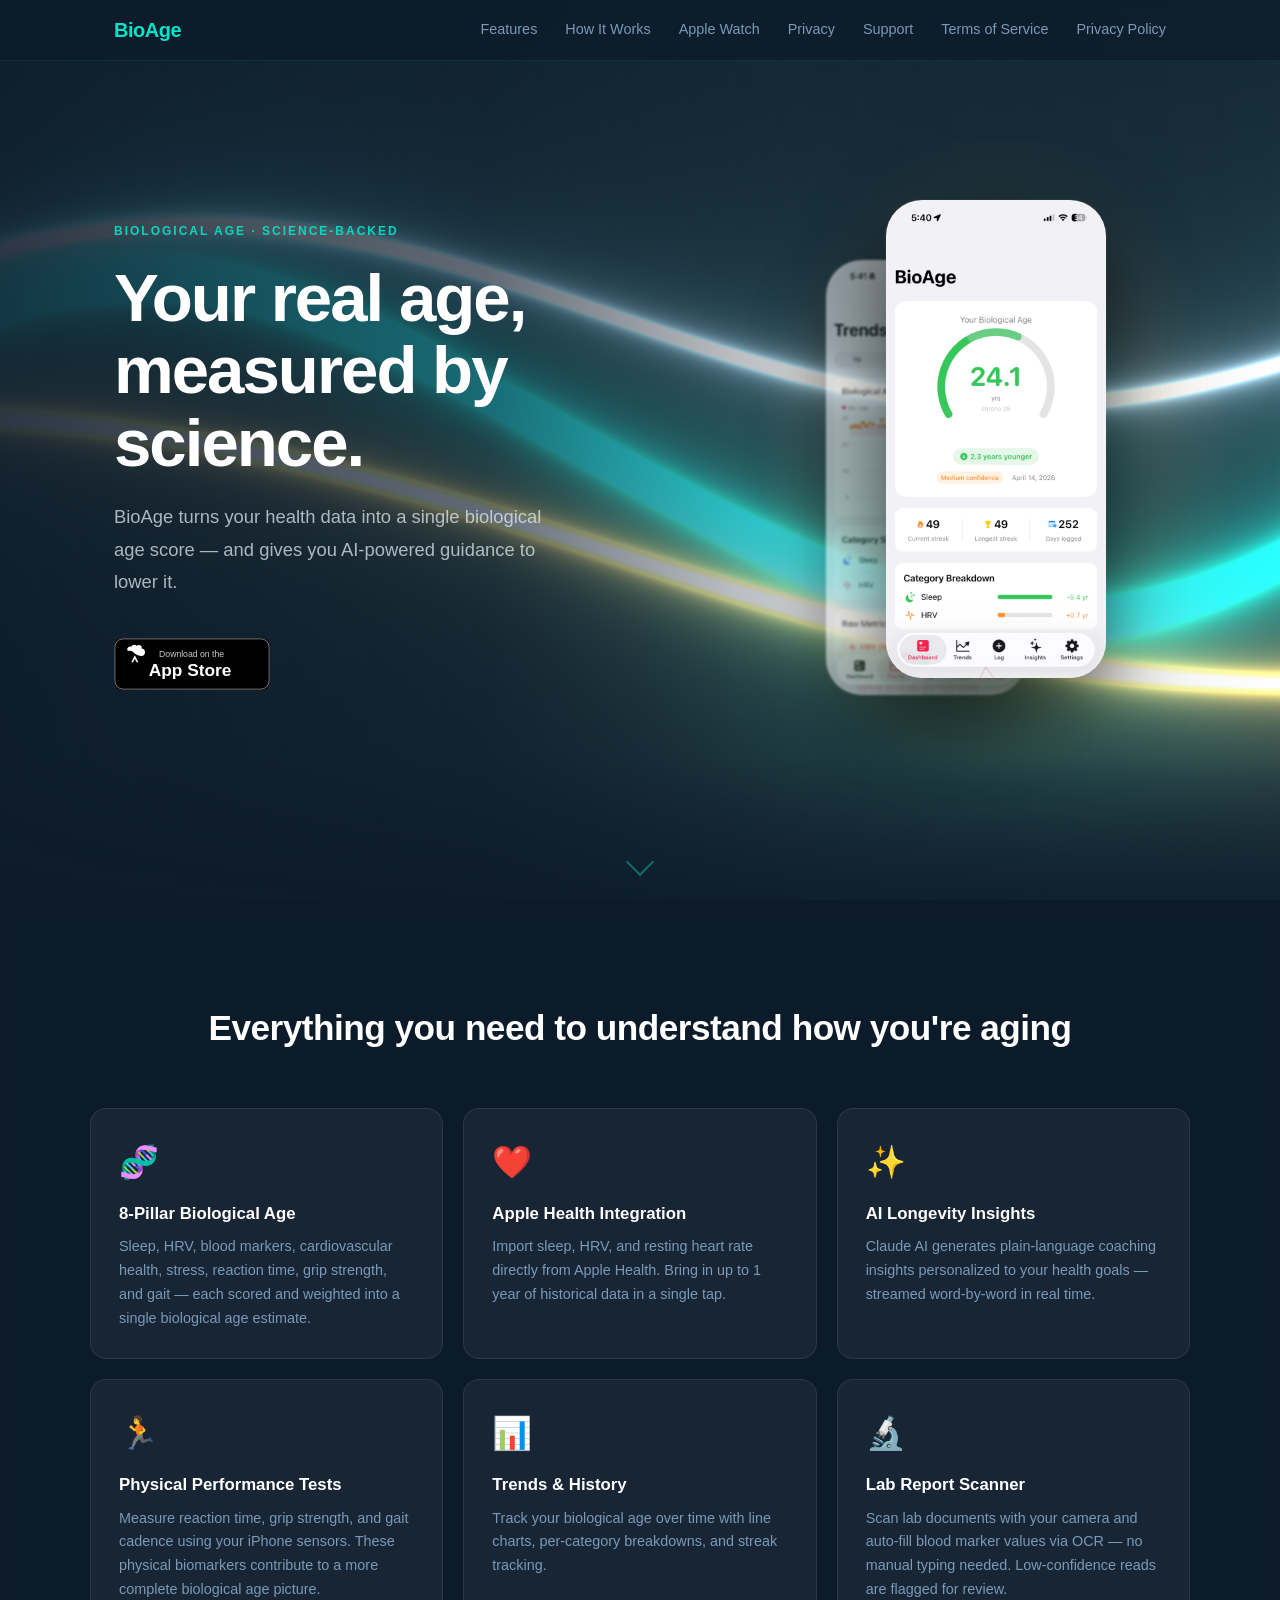
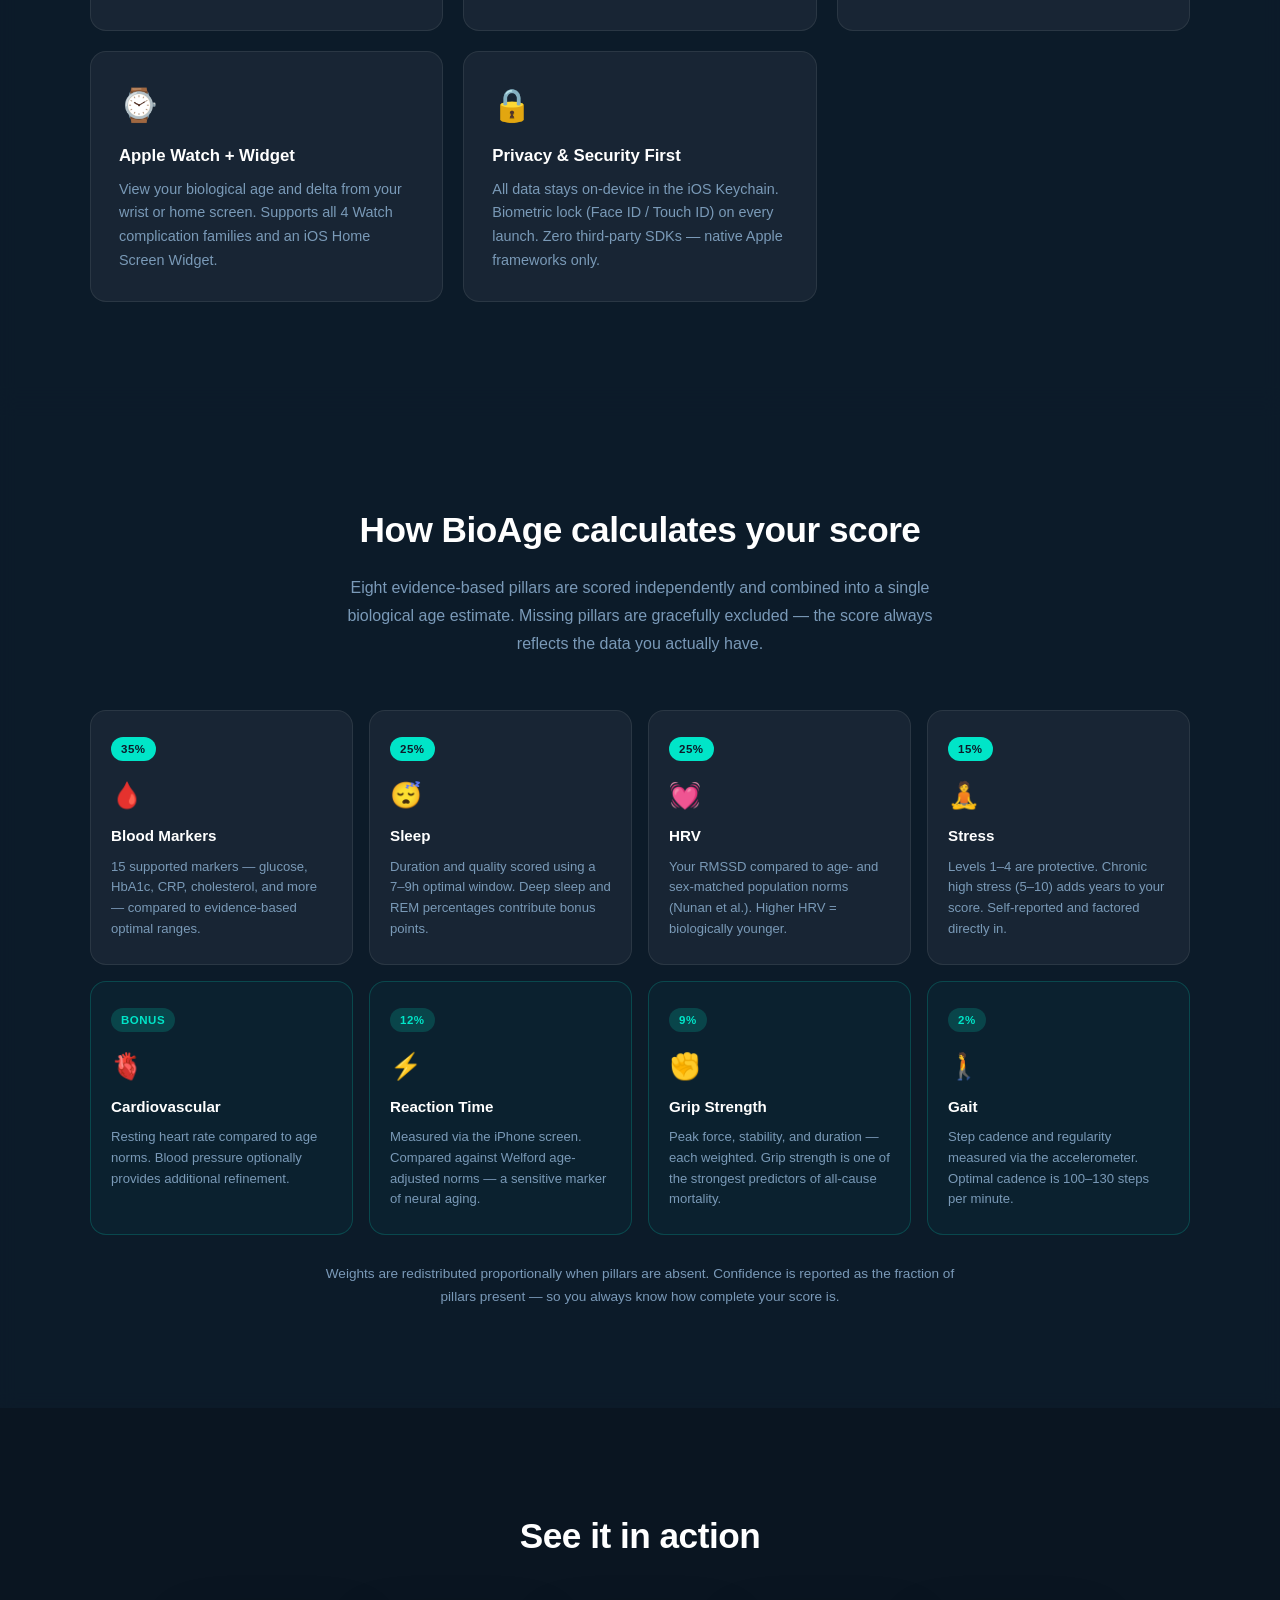
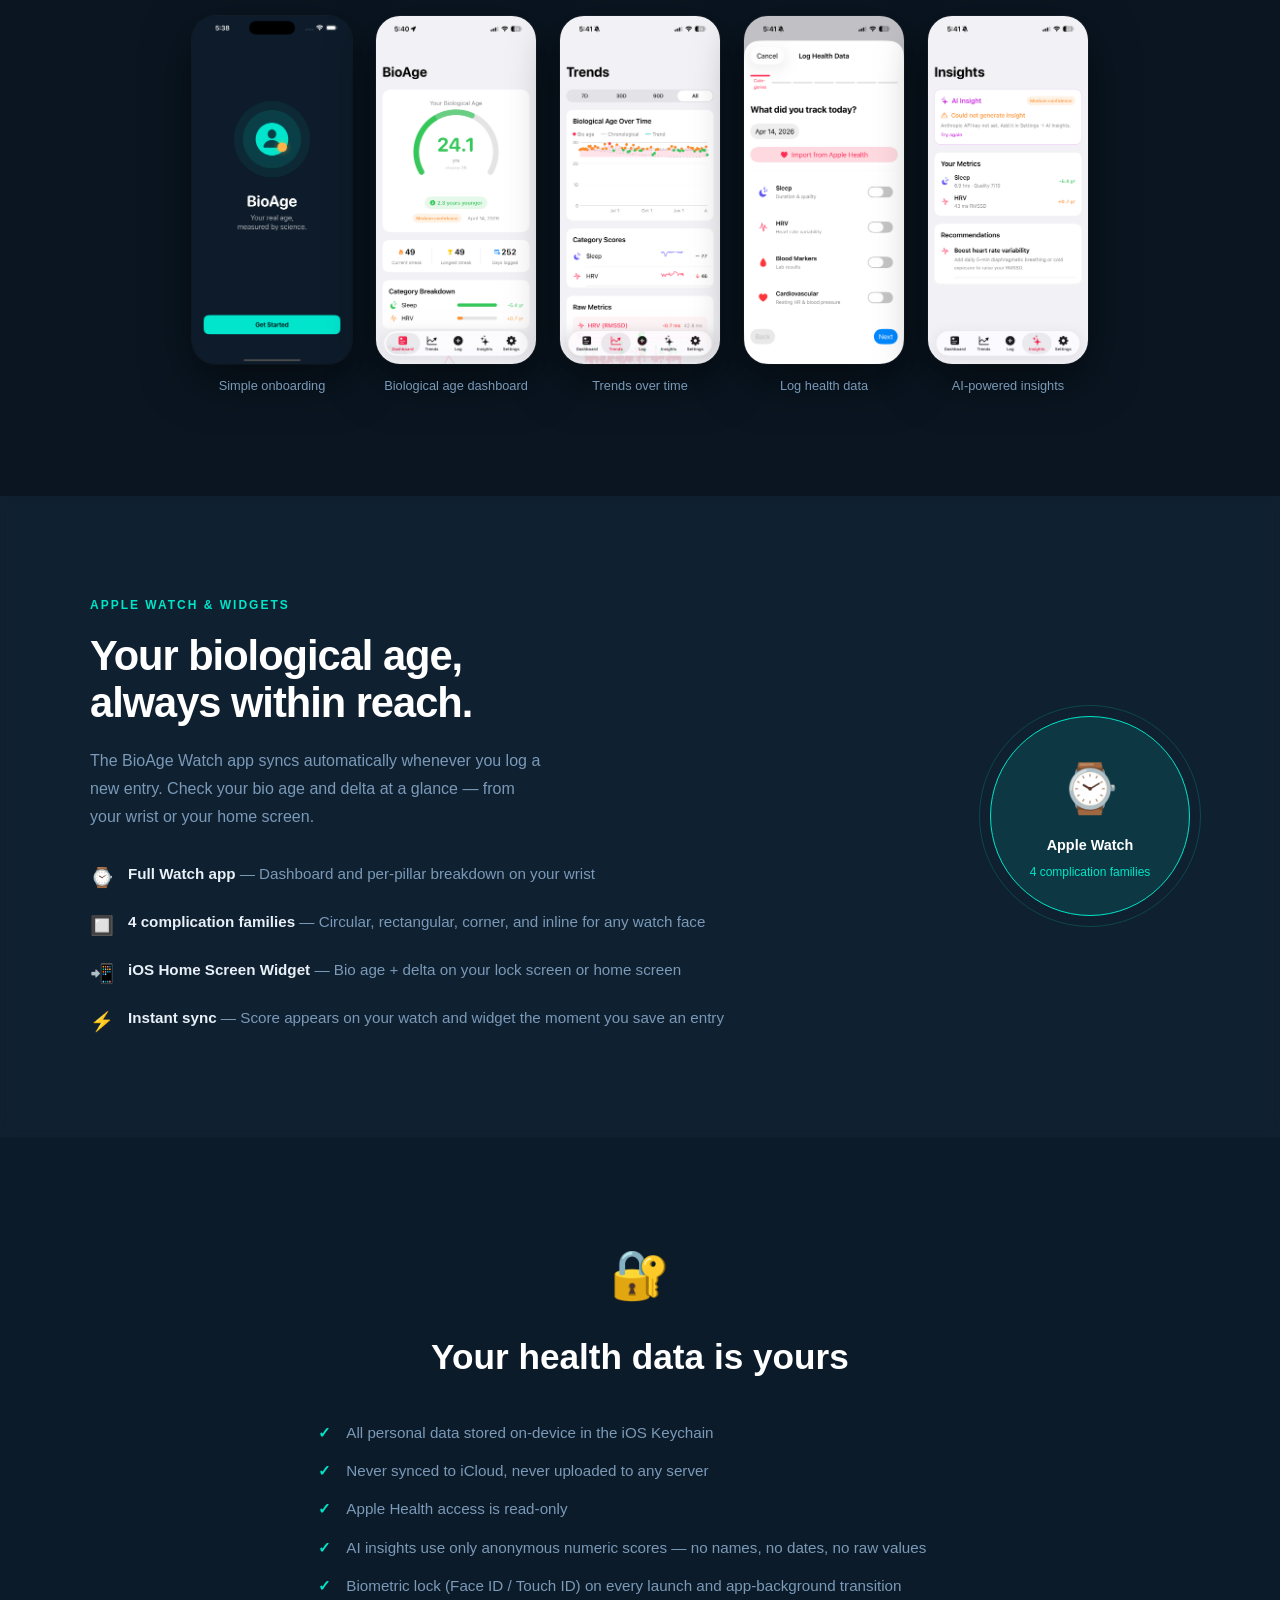
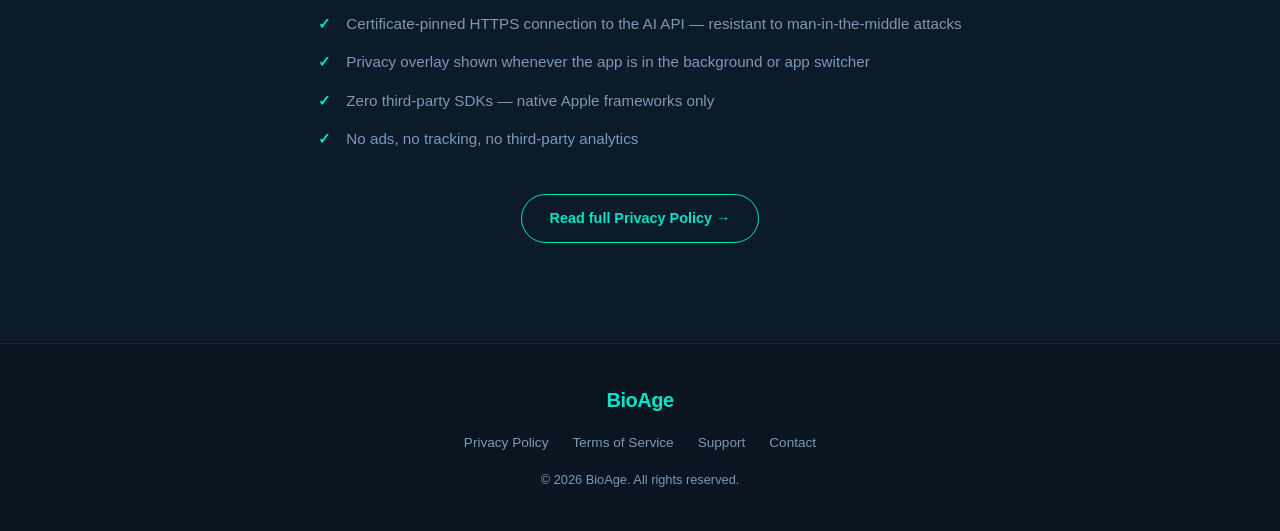
==== commit 0d7f14ec: "Update website based on changes in the app" ====
--- a/index.html
+++ b/index.html
@@ -21,6 +21,7 @@
         <a href="#watch">Apple Watch</a>
         <a href="#privacy-badge">Privacy</a>
         <a href="support.html">Support</a>
+        <a href="terms.html">Terms of Service</a>
         <a href="privacy.html">Privacy Policy</a>
       </div>
     </div>
@@ -269,6 +270,7 @@
       <span class="nav-logo">BioAge</span>
       <div class="footer-links">
         <a href="privacy.html">Privacy Policy</a>
+        <a href="terms.html">Terms of Service</a>
         <a href="support.html">Support</a>
         <a href="mailto:support.bioage@gmail.com">Contact</a>
       </div>
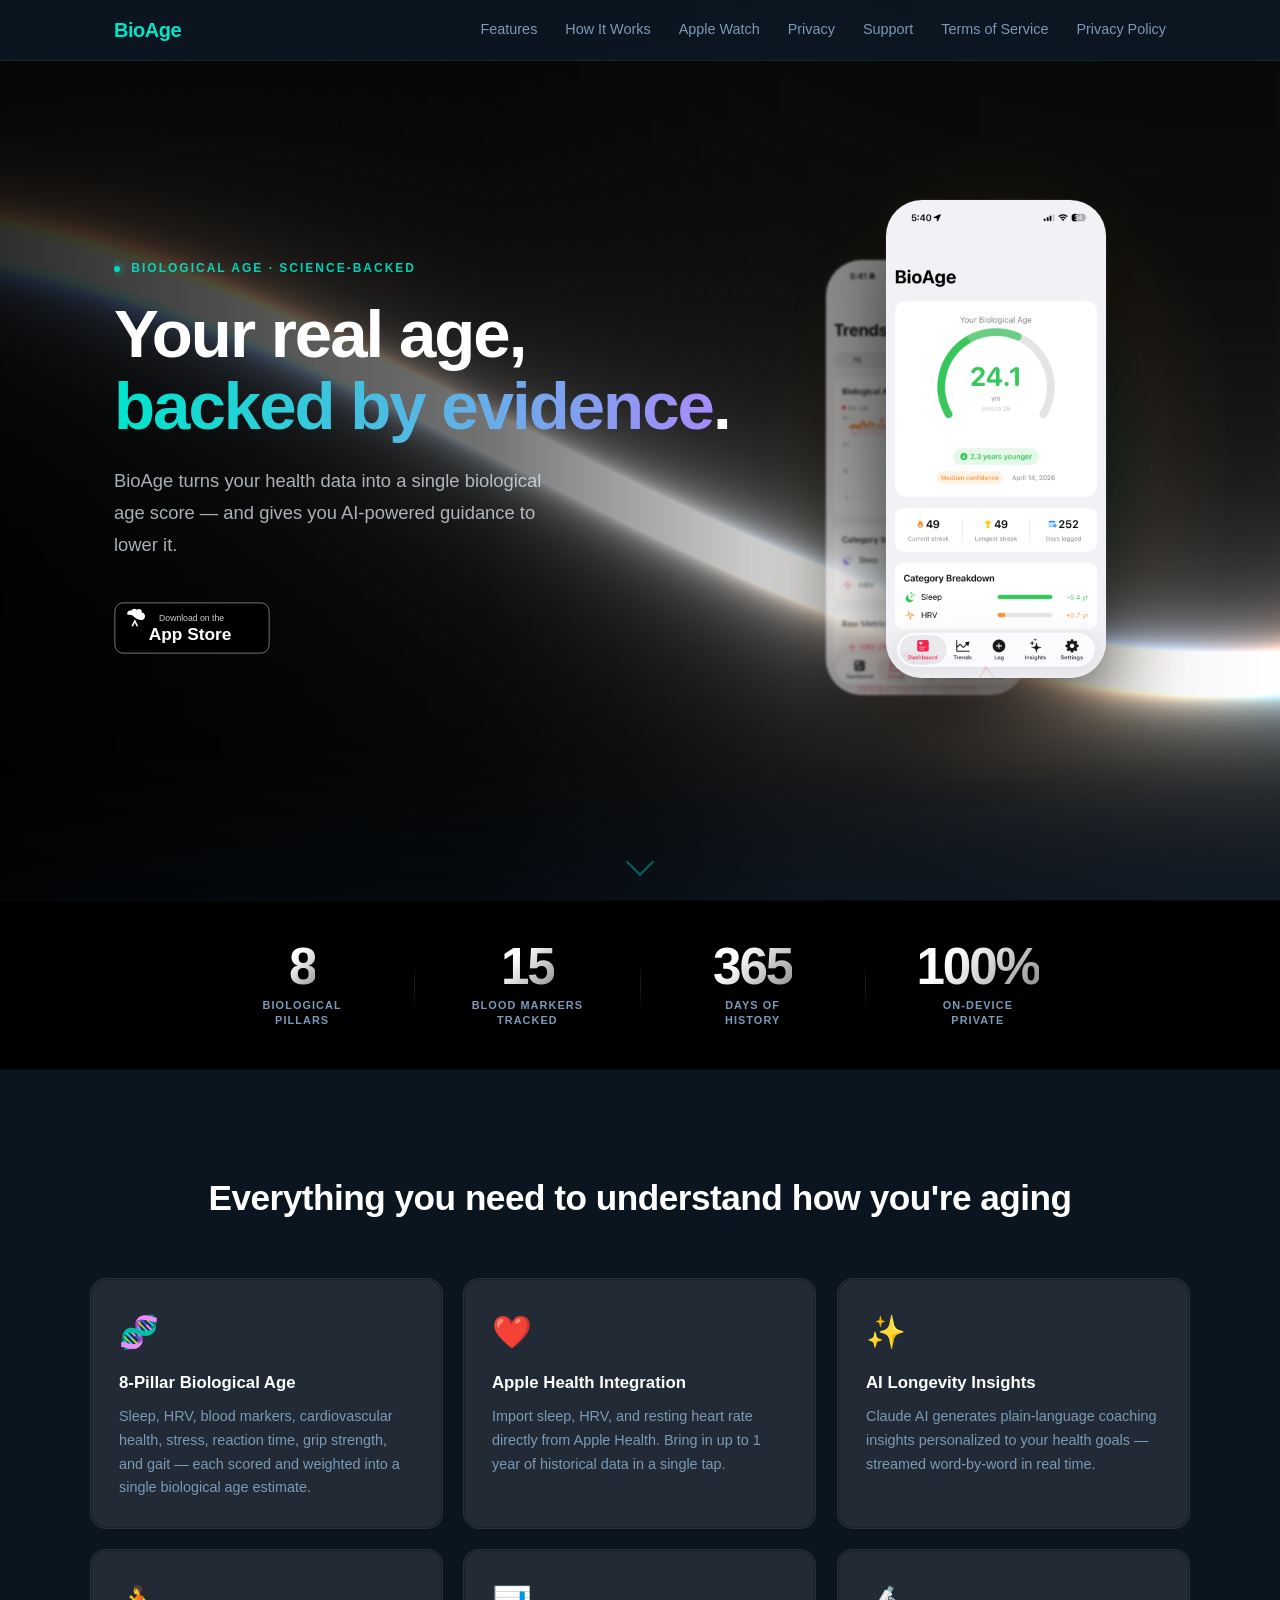
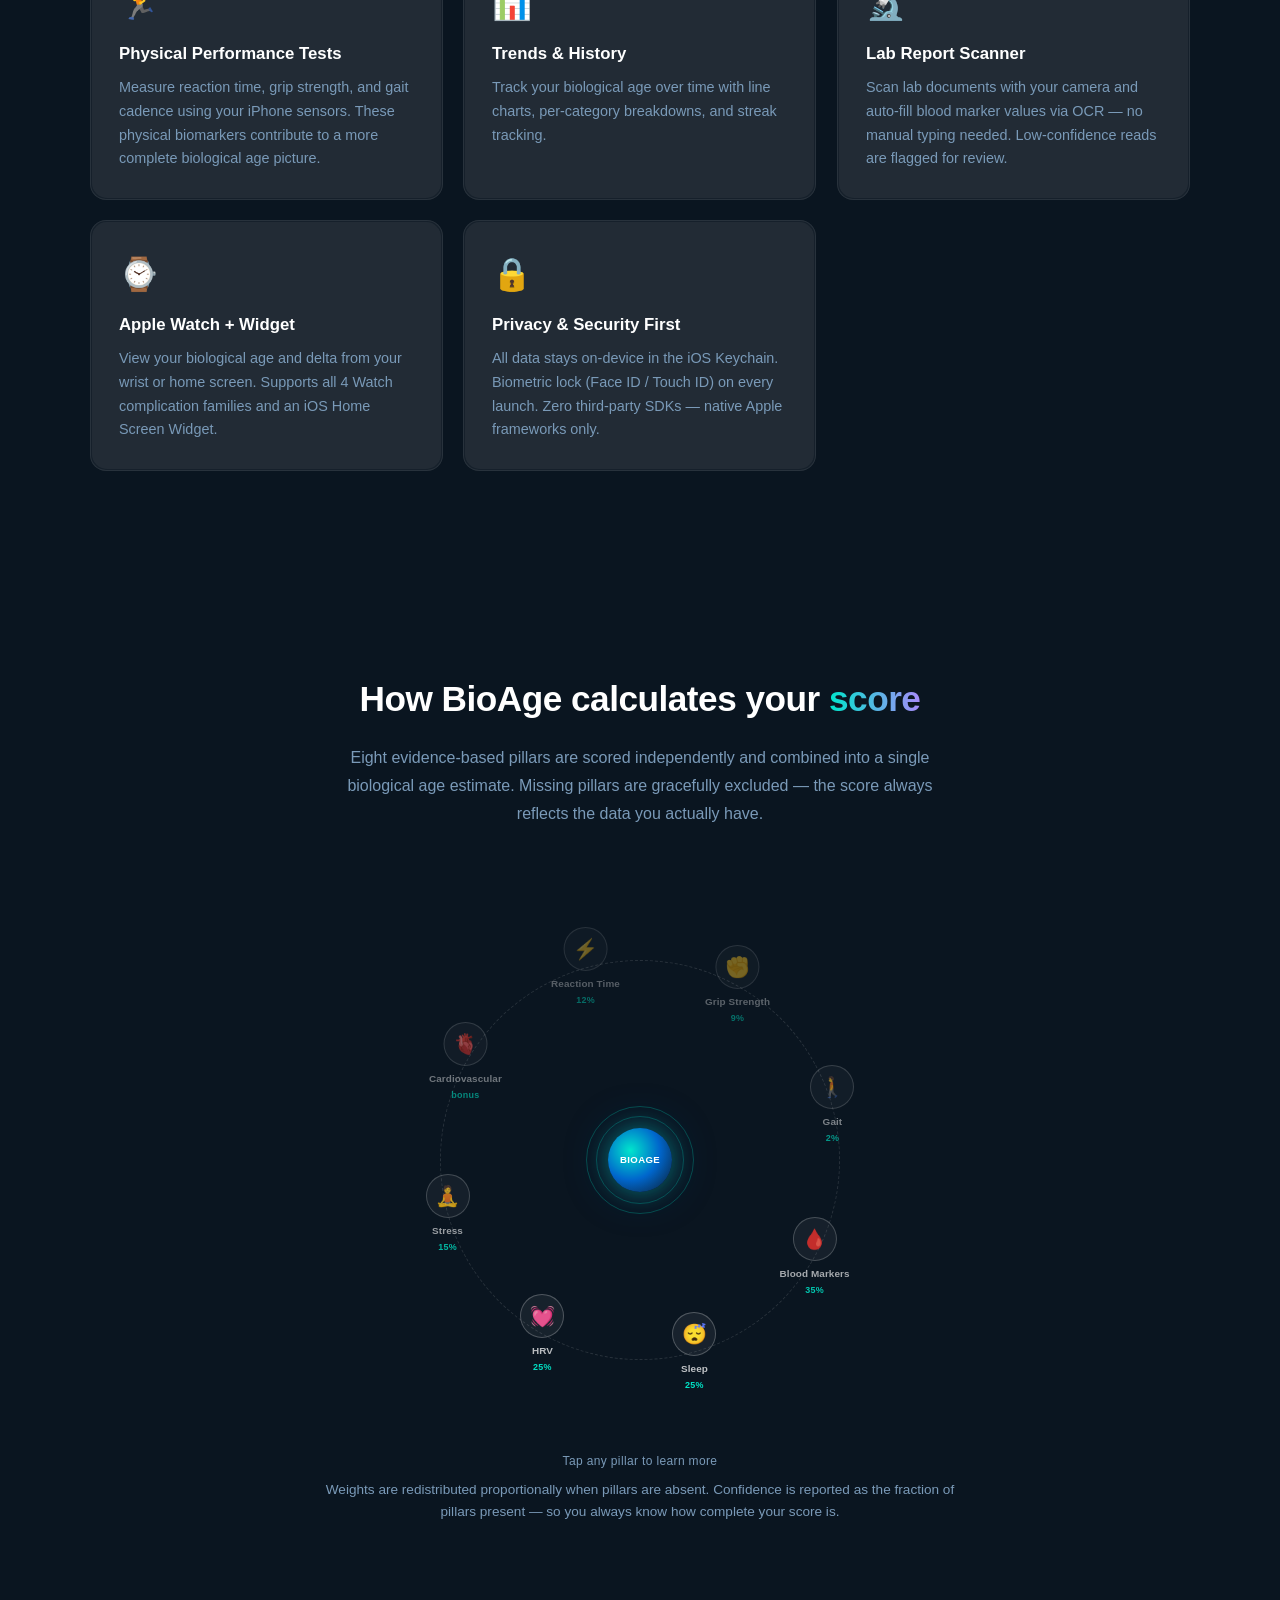
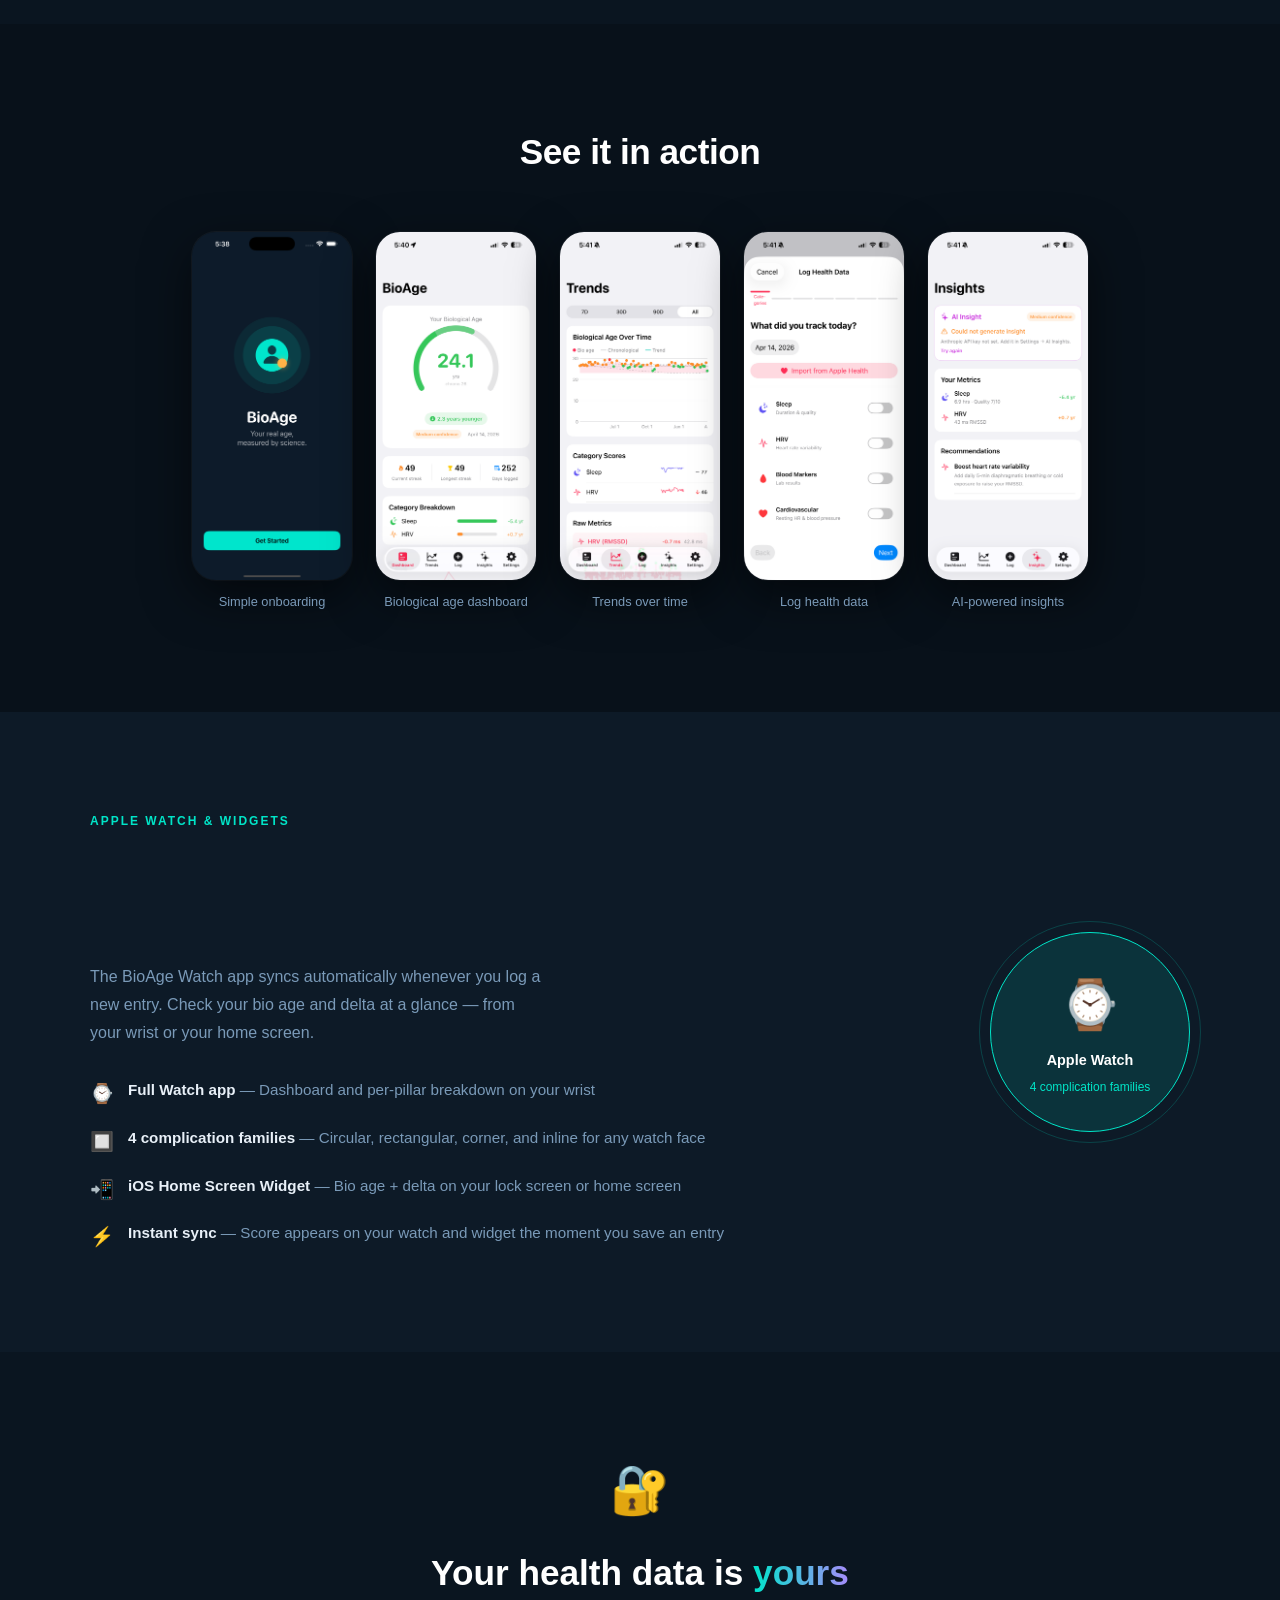
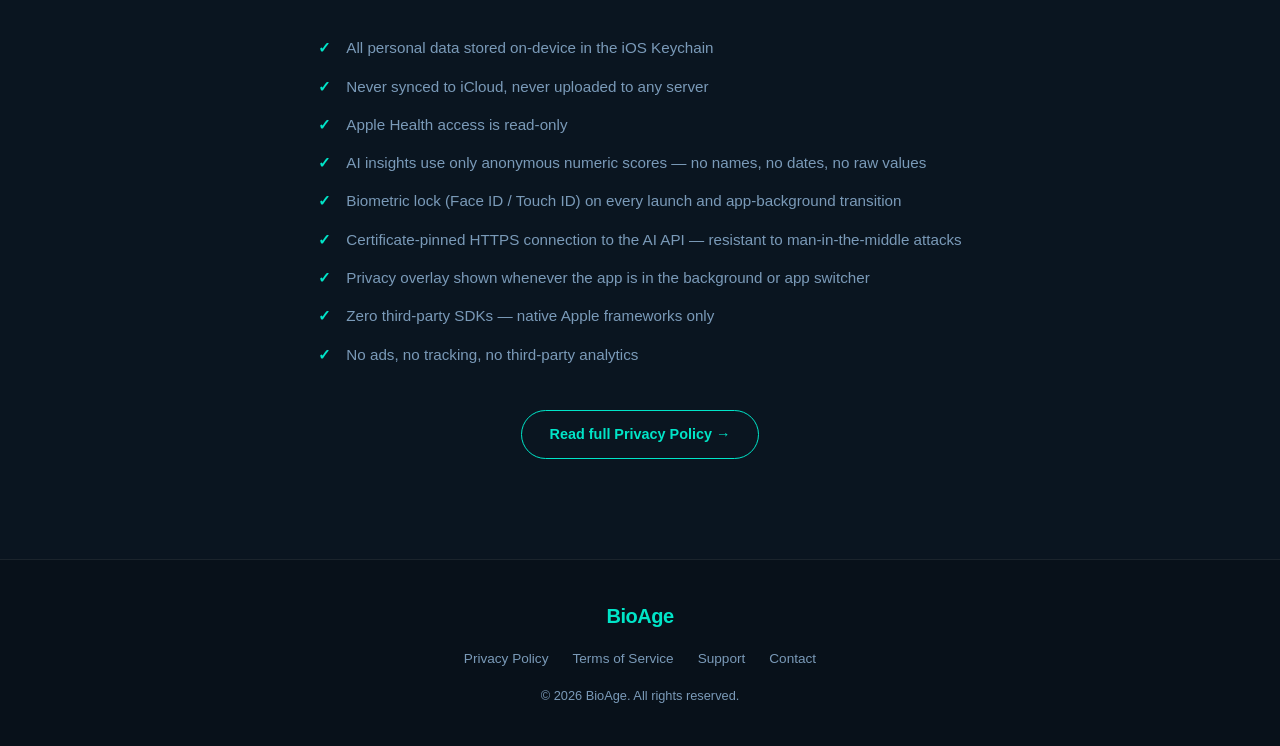
==== commit 81a670fc: "Website updates. Add new elements." ====
--- a/index.html
+++ b/index.html
@@ -34,8 +34,11 @@
 
     <div class="hero-inner">
       <div class="hero-text">
-        <div class="hero-eyebrow">Biological Age · Science-Backed</div>
-        <h1>Your real age,<br>measured by science.</h1>
+        <div class="hero-eyebrow">
+          <span class="eyebrow-dot" aria-hidden="true"></span>
+          Biological Age · Science-Backed
+        </div>
+        <h1>Your real age,<br><span id="hero-word-rotate">measured by science</span>.</h1>
         <p class="hero-sub">BioAge turns your health data into a single biological age score — and gives you AI-powered guidance to lower it.</p>
         <a href="https://apps.apple.com/us/app/bioage/id6762235244" class="btn-appstore" target="_blank" rel="noopener">
           <img src="assets/appstore-badge.svg" alt="Download on the App Store" />
@@ -53,55 +56,80 @@
     </div>
   </section>
 
+  <!-- Stats strip -->
+  <section class="stats-strip" aria-label="Key statistics">
+    <div class="stats-inner">
+      <div class="stat-item">
+        <span class="stat-num" data-target="8">0</span>
+        <span class="stat-label">Biological<br>Pillars</span>
+      </div>
+      <div class="stat-divider" aria-hidden="true"></div>
+      <div class="stat-item">
+        <span class="stat-num" data-target="15">0</span>
+        <span class="stat-label">Blood Markers<br>Tracked</span>
+      </div>
+      <div class="stat-divider" aria-hidden="true"></div>
+      <div class="stat-item">
+        <span class="stat-num" data-target="365">0</span>
+        <span class="stat-label">Days of<br>History</span>
+      </div>
+      <div class="stat-divider" aria-hidden="true"></div>
+      <div class="stat-item">
+        <span class="stat-num" data-target="100" data-suffix="%">0%</span>
+        <span class="stat-label">On-Device<br>Private</span>
+      </div>
+    </div>
+  </section>
+
   <!-- Features -->
   <section class="features" id="features">
     <div class="features-inner">
-      <h2>Everything you need to understand how you're aging</h2>
+      <h2 class="blur-fade">Everything you need to understand how you're aging</h2>
       <div class="features-grid">
 
-        <div class="feature-card">
+        <div class="feature-card shine-card">
           <div class="feature-icon">🧬</div>
           <h3>8-Pillar Biological Age</h3>
           <p>Sleep, HRV, blood markers, cardiovascular health, stress, reaction time, grip strength, and gait — each scored and weighted into a single biological age estimate.</p>
         </div>
 
-        <div class="feature-card">
+        <div class="feature-card shine-card">
           <div class="feature-icon">❤️</div>
           <h3>Apple Health Integration</h3>
           <p>Import sleep, HRV, and resting heart rate directly from Apple Health. Bring in up to 1 year of historical data in a single tap.</p>
         </div>
 
-        <div class="feature-card">
+        <div class="feature-card shine-card">
           <div class="feature-icon">✨</div>
           <h3>AI Longevity Insights</h3>
           <p>Claude AI generates plain-language coaching insights personalized to your health goals — streamed word-by-word in real time.</p>
         </div>
 
-        <div class="feature-card">
+        <div class="feature-card shine-card">
           <div class="feature-icon">🏃</div>
           <h3>Physical Performance Tests</h3>
           <p>Measure reaction time, grip strength, and gait cadence using your iPhone sensors. These physical biomarkers contribute to a more complete biological age picture.</p>
         </div>
 
-        <div class="feature-card">
+        <div class="feature-card shine-card">
           <div class="feature-icon">📊</div>
           <h3>Trends &amp; History</h3>
           <p>Track your biological age over time with line charts, per-category breakdowns, and streak tracking.</p>
         </div>
 
-        <div class="feature-card">
+        <div class="feature-card shine-card">
           <div class="feature-icon">🔬</div>
           <h3>Lab Report Scanner</h3>
           <p>Scan lab documents with your camera and auto-fill blood marker values via OCR — no manual typing needed. Low-confidence reads are flagged for review.</p>
         </div>
 
-        <div class="feature-card">
+        <div class="feature-card shine-card">
           <div class="feature-icon">⌚</div>
           <h3>Apple Watch + Widget</h3>
           <p>View your biological age and delta from your wrist or home screen. Supports all 4 Watch complication families and an iOS Home Screen Widget.</p>
         </div>
 
-        <div class="feature-card">
+        <div class="feature-card shine-card">
           <div class="feature-icon">🔒</div>
           <h3>Privacy &amp; Security First</h3>
           <p>All data stays on-device in the iOS Keychain. Biometric lock (Face ID / Touch ID) on every launch. Zero third-party SDKs — native Apple frameworks only.</p>
@@ -114,75 +142,21 @@
   <!-- How It Works -->
   <section class="how-it-works" id="how-it-works">
     <div class="how-inner">
-      <h2>How BioAge calculates your score</h2>
-      <p class="how-sub">Eight evidence-based pillars are scored independently and combined into a single biological age estimate. Missing pillars are gracefully excluded — the score always reflects the data you actually have.</p>
-
-      <div class="pillars-grid">
-
-        <div class="pillar-card">
-          <div class="pillar-weight">35%</div>
-          <div class="pillar-icon">🩸</div>
-          <h4>Blood Markers</h4>
-          <p>15 supported markers — glucose, HbA1c, CRP, cholesterol, and more — compared to evidence-based optimal ranges.</p>
-        </div>
-
-        <div class="pillar-card">
-          <div class="pillar-weight">25%</div>
-          <div class="pillar-icon">😴</div>
-          <h4>Sleep</h4>
-          <p>Duration and quality scored using a 7–9h optimal window. Deep sleep and REM percentages contribute bonus points.</p>
-        </div>
-
-        <div class="pillar-card">
-          <div class="pillar-weight">25%</div>
-          <div class="pillar-icon">💓</div>
-          <h4>HRV</h4>
-          <p>Your RMSSD compared to age- and sex-matched population norms (Nunan et al.). Higher HRV = biologically younger.</p>
-        </div>
-
-        <div class="pillar-card">
-          <div class="pillar-weight">15%</div>
-          <div class="pillar-icon">🧘</div>
-          <h4>Stress</h4>
-          <p>Levels 1–4 are protective. Chronic high stress (5–10) adds years to your score. Self-reported and factored directly in.</p>
-        </div>
-
-        <div class="pillar-card pillar-card-bonus">
-          <div class="pillar-weight pillar-weight-bonus">bonus</div>
-          <div class="pillar-icon">🫀</div>
-          <h4>Cardiovascular</h4>
-          <p>Resting heart rate compared to age norms. Blood pressure optionally provides additional refinement.</p>
-        </div>
-
-        <div class="pillar-card pillar-card-bonus">
-          <div class="pillar-weight pillar-weight-bonus">12%</div>
-          <div class="pillar-icon">⚡</div>
-          <h4>Reaction Time</h4>
-          <p>Measured via the iPhone screen. Compared against Welford age-adjusted norms — a sensitive marker of neural aging.</p>
-        </div>
-
-        <div class="pillar-card pillar-card-bonus">
-          <div class="pillar-weight pillar-weight-bonus">9%</div>
-          <div class="pillar-icon">✊</div>
-          <h4>Grip Strength</h4>
-          <p>Peak force, stability, and duration — each weighted. Grip strength is one of the strongest predictors of all-cause mortality.</p>
-        </div>
-
-        <div class="pillar-card pillar-card-bonus">
-          <div class="pillar-weight pillar-weight-bonus">2%</div>
-          <div class="pillar-icon">🚶</div>
-          <h4>Gait</h4>
-          <p>Step cadence and regularity measured via the accelerometer. Optimal cadence is 100–130 steps per minute.</p>
-        </div>
-
-      </div>
+      <h2 class="blur-fade">How BioAge calculates your <span class="gradient-text">score</span></h2>
+      <p class="how-sub blur-fade">Eight evidence-based pillars are scored independently and combined into a single biological age estimate. Missing pillars are gracefully excluded — the score always reflects the data you actually have.</p>
+
+      <!-- Radial orbital timeline — 8 pillars orbit the BioAge score -->
+      <div class="orbital-wrap">
+        <div class="orbital-container" id="orbital-timeline" aria-label="BioAge 8-pillar orbital diagram"></div>
+      </div>
+      <p class="orbital-hint">Tap any pillar to learn more</p>
       <p class="how-footnote">Weights are redistributed proportionally when pillars are absent. Confidence is reported as the fraction of pillars present — so you always know how complete your score is.</p>
     </div>
   </section>
 
   <!-- Screenshots -->
   <section class="screenshots">
-    <h2>See it in action</h2>
+    <h2 class="blur-fade">See it in action</h2>
     <div class="screenshots-row">
       <figure>
         <img src="assets/screenshots/screenshot_05.png" alt="BioAge onboarding" />
@@ -212,7 +186,7 @@
     <div class="watch-inner">
       <div class="watch-text">
         <div class="watch-eyebrow">Apple Watch &amp; Widgets</div>
-        <h2>Your biological age,<br>always within reach.</h2>
+        <h2 class="blur-fade">Your biological age,<br>always within reach.</h2>
         <p>The BioAge Watch app syncs automatically whenever you log a new entry. Check your bio age and delta at a glance — from your wrist or your home screen.</p>
         <ul class="watch-list">
           <li>
@@ -248,7 +222,7 @@
   <section class="privacy-section" id="privacy-badge">
     <div class="privacy-inner">
       <div class="privacy-icon">🔐</div>
-      <h2>Your health data is yours</h2>
+      <h2 class="blur-fade">Your health data is <span class="gradient-text">yours</span></h2>
       <ul class="privacy-list">
         <li>All personal data stored on-device in the iOS Keychain</li>
         <li>Never synced to iCloud, never uploaded to any server</li>
@@ -279,6 +253,8 @@
   </footer>
 
   <script src="assets/shader.js"></script>
+  <script src="assets/orbital.js"></script>
+  <script src="assets/animations.js"></script>
 
 </body>
 </html>
--- a/assets/style.css
+++ b/assets/style.css
@@ -24,8 +24,8 @@
 html { scroll-behavior: smooth; }
 
 body {
-  /* Fallback colour if WebGL canvas doesn't load */
-  background: var(--bg);
+  /* Fallback colour if WebGL canvas doesn't load — black matches the shader background */
+  background: #000;
   color: var(--text);
   font-family: var(--font);
   font-size: 16px;
@@ -98,9 +98,9 @@
   background:
     linear-gradient(
       to right,
-      rgba(13, 27, 42, 0.88) 0%,
-      rgba(13, 27, 42, 0.65) 38%,
-      rgba(13, 27, 42, 0.20) 62%,
+      rgba(0, 0, 0, 0.82) 0%,
+      rgba(0, 0, 0, 0.55) 38%,
+      rgba(0, 0, 0, 0.15) 62%,
       transparent 100%
     ),
     linear-gradient(
@@ -513,6 +513,256 @@
   line-height: 1.65;
 }
 
+/* ─── Radial Orbital Timeline ───────────────────────────── */
+.orbital-wrap {
+  display: flex;
+  justify-content: center;
+  margin: 48px 0 12px;
+  /* scale down on smaller screens via CSS var */
+  --orb-scale: 1;
+  transform: scale(var(--orb-scale));
+  transform-origin: center top;
+}
+
+.orbital-container {
+  position: relative;
+  width:  560px;
+  height: 560px;
+  flex-shrink: 0;
+}
+
+/* Orbit track ring */
+.orb-ring {
+  position: absolute;
+  width:  400px;   /* diameter = RADIUS * 2 */
+  height: 400px;
+  top:  50%; left: 50%;
+  transform: translate(-50%, -50%);
+  border-radius: 50%;
+  border: 1px dashed rgba(255, 255, 255, 0.12);
+  pointer-events: none;
+}
+
+/* Centre sphere */
+.orb-centre {
+  position: absolute;
+  top: 50%; left: 50%;
+  transform: translate(-50%, -50%);
+  width:  72px;
+  height: 72px;
+  display: flex;
+  align-items: center;
+  justify-content: center;
+  z-index: 10;
+}
+
+.orb-ping {
+  position: absolute;
+  border-radius: 50%;
+  border: 1px solid rgba(0, 229, 200, 0.25);
+  animation: orbPing 2.4s ease-out infinite;
+}
+.orb-ping-1 { width: 88px;  height: 88px;  animation-delay: 0s; }
+.orb-ping-2 { width: 108px; height: 108px; animation-delay: 1.2s; }
+
+@keyframes orbPing {
+  0%   { opacity: 0.7; transform: scale(0.85); }
+  100% { opacity: 0;   transform: scale(1.15); }
+}
+
+.orb-core {
+  width:  64px;
+  height: 64px;
+  border-radius: 50%;
+  background: radial-gradient(circle at 35% 35%, #00E5CC, #0066cc, #0D1B2A);
+  box-shadow: 0 0 24px rgba(0, 229, 200, 0.4), 0 0 48px rgba(0, 102, 204, 0.25);
+  display: flex;
+  align-items: center;
+  justify-content: center;
+  z-index: 1;
+}
+
+.orb-core-text {
+  font-size: 0.6rem;
+  font-weight: 800;
+  letter-spacing: 0.04em;
+  color: #fff;
+  text-transform: uppercase;
+}
+
+/* Orbital nodes */
+.orb-node {
+  position: absolute;
+  transform: translate(-50%, -50%);
+  display: flex;
+  flex-direction: column;
+  align-items: center;
+  gap: 5px;
+  cursor: pointer;
+  transition: opacity 0.3s;
+}
+
+.orb-node-bubble {
+  width:  44px;
+  height: 44px;
+  border-radius: 50%;
+  background: rgba(255, 255, 255, 0.06);
+  border: 1.5px solid rgba(255, 255, 255, 0.25);
+  display: flex;
+  align-items: center;
+  justify-content: center;
+  font-size: 1.25rem;
+  transition: transform 0.25s, border-color 0.25s, background 0.25s,
+              box-shadow 0.25s;
+}
+
+.orb-node-label {
+  display: flex;
+  flex-direction: column;
+  align-items: center;
+  gap: 1px;
+  pointer-events: none;
+}
+
+.orb-node-name {
+  font-size: 0.62rem;
+  font-weight: 600;
+  color: rgba(255, 255, 255, 0.75);
+  white-space: nowrap;
+  letter-spacing: 0.01em;
+}
+
+.orb-node-wt {
+  font-size: 0.56rem;
+  font-weight: 700;
+  color: var(--teal);
+  letter-spacing: 0.03em;
+}
+
+/* Active node */
+.orb-node--active .orb-node-bubble {
+  transform: scale(1.4);
+  background: #fff;
+  border-color: #fff;
+  box-shadow: 0 0 20px rgba(255, 255, 255, 0.5);
+}
+.orb-node--active .orb-node-name { color: #fff; }
+
+/* Related (connected) nodes */
+.orb-node--related .orb-node-bubble {
+  border-color: var(--teal);
+  background: rgba(0, 229, 200, 0.12);
+  animation: nodeRelatedPulse 1.4s ease-in-out infinite;
+}
+.orb-node--related .orb-node-name { color: var(--teal); }
+
+@keyframes nodeRelatedPulse {
+  0%, 100% { box-shadow: 0 0 0 0 rgba(0, 229, 200, 0.4); }
+  50%       { box-shadow: 0 0 0 8px rgba(0, 229, 200, 0);  }
+}
+
+/* Info card — centred over the orbit */
+.orb-card {
+  position: absolute;
+  top:  50%;
+  left: 50%;
+  transform: translate(-50%, -50%);
+  width: 200px;
+  background: rgba(5, 12, 22, 0.92);
+  backdrop-filter: blur(16px);
+  -webkit-backdrop-filter: blur(16px);
+  border: 1px solid rgba(0, 229, 200, 0.2);
+  border-radius: 16px;
+  padding: 20px 18px 16px;
+  z-index: 200;
+  box-shadow: 0 8px 40px rgba(0, 0, 0, 0.6), 0 0 0 1px rgba(255,255,255,0.04);
+  animation: cardIn 0.2s ease;
+}
+
+@keyframes cardIn {
+  from { opacity: 0; transform: translate(-50%, -50%) scale(0.92); }
+  to   { opacity: 1; transform: translate(-50%, -50%) scale(1); }
+}
+
+.orb-card-close {
+  position: absolute;
+  top: 10px; right: 12px;
+  background: none;
+  border: none;
+  color: rgba(255,255,255,0.4);
+  font-size: 0.8rem;
+  cursor: pointer;
+  line-height: 1;
+  padding: 2px 4px;
+  transition: color 0.2s;
+}
+.orb-card-close:hover { color: #fff; }
+
+.orb-card-icon  { font-size: 2rem; line-height: 1; margin-bottom: 4px; }
+
+.orb-card-weight {
+  display: inline-block;
+  font-size: 0.6rem;
+  font-weight: 800;
+  letter-spacing: 0.08em;
+  color: var(--teal);
+  background: rgba(0, 229, 200, 0.1);
+  border: 1px solid rgba(0, 229, 200, 0.25);
+  border-radius: 99px;
+  padding: 2px 8px;
+  margin-bottom: 8px;
+  text-transform: uppercase;
+}
+
+.orb-card-title {
+  font-size: 0.95rem;
+  font-weight: 700;
+  color: #fff;
+  margin: 0 0 8px;
+}
+
+.orb-card-desc {
+  font-size: 0.72rem;
+  color: rgba(255, 255, 255, 0.65);
+  line-height: 1.55;
+  margin: 0 0 12px;
+}
+
+.orb-card-related {
+  display: flex;
+  flex-wrap: wrap;
+  gap: 4px;
+  align-items: center;
+}
+
+.orb-related-label {
+  font-size: 0.58rem;
+  font-weight: 600;
+  color: rgba(255, 255, 255, 0.35);
+  text-transform: uppercase;
+  letter-spacing: 0.06em;
+  width: 100%;
+}
+
+.orb-tag {
+  font-size: 0.6rem;
+  background: rgba(255, 255, 255, 0.07);
+  border: 1px solid rgba(255, 255, 255, 0.12);
+  border-radius: 99px;
+  padding: 2px 8px;
+  color: rgba(255, 255, 255, 0.6);
+  white-space: nowrap;
+}
+
+/* Hint text below orbital */
+.orbital-hint {
+  text-align: center;
+  font-size: 0.75rem;
+  color: var(--muted);
+  margin: 0 0 8px;
+  letter-spacing: 0.03em;
+}
+
 /* ─── Apple Watch Section ───────────────────────────────── */
 .watch-section {
   background: var(--sec-c);
@@ -629,6 +879,236 @@
   color: var(--teal);
   text-align: center;
   z-index: 1;
+}
+
+/* ═══════════════════════════════════════════════════════════
+   PREMIUM ANIMATION LAYER
+   Ported from 21st.dev components (magicui, aceternity) to
+   pure vanilla CSS — no Tailwind, no Framer Motion.
+═══════════════════════════════════════════════════════════ */
+
+/* ── 1. Eyebrow pill shine sweep ─────────────────────────── */
+.hero-eyebrow {
+  position: relative;
+  overflow: hidden;
+}
+.eyebrow-dot {
+  display: inline-block;
+  width:  6px;
+  height: 6px;
+  border-radius: 50%;
+  background: var(--teal);
+  box-shadow: 0 0 8px var(--teal);
+  margin-right: 6px;
+  vertical-align: middle;
+  animation: dotPulse 2s ease-in-out infinite;
+}
+@keyframes dotPulse {
+  0%, 100% { opacity: 1;   transform: scale(1);    }
+  50%       { opacity: 0.5; transform: scale(0.75); }
+}
+.hero-eyebrow::after {
+  content: '';
+  position: absolute;
+  top: 0; left: -80%;
+  width: 60%;
+  height: 100%;
+  background: linear-gradient(90deg, transparent, rgba(255,255,255,0.35), transparent);
+  animation: eyebrowShine 5s ease-in-out infinite;
+  pointer-events: none;
+}
+@keyframes eyebrowShine {
+  0%, 35%  { left: -80%;  }
+  65%, 100% { left: 140%; }
+}
+
+/* ── 2. Word rotate (hero h1) ────────────────────────────── */
+#hero-word-rotate {
+  display: inline-block;
+  /* Animated gradient: teal → violet → amber */
+  background: linear-gradient(90deg, #00E5CC, #a78bfa, #FFB347, #00E5CC);
+  background-size: 300% 100%;
+  -webkit-background-clip: text;
+  -webkit-text-fill-color: transparent;
+  background-clip: text;
+  animation: gradientFlow 6s linear infinite;
+}
+@keyframes gradientFlow {
+  to { background-position: -300% 0; }
+}
+.word-exit {
+  animation: wordSlideOut 0.35s ease forwards !important;
+}
+.word-enter {
+  animation: wordSlideIn 0.45s ease forwards !important;
+}
+@keyframes wordSlideOut {
+  from { opacity: 1; transform: translateY(0);    }
+  to   { opacity: 0; transform: translateY(24px); }
+}
+@keyframes wordSlideIn {
+  from { opacity: 0; transform: translateY(-24px); }
+  to   { opacity: 1; transform: translateY(0);     }
+}
+/* Gradient text utility */
+.gradient-text {
+  background: linear-gradient(90deg, #00E5CC, #a78bfa, #FFB347);
+  background-size: 200% 100%;
+  -webkit-background-clip: text;
+  -webkit-text-fill-color: transparent;
+  background-clip: text;
+  animation: gradientFlow 6s linear infinite;
+}
+
+/* ── 3. Stats strip ──────────────────────────────────────── */
+.stats-strip {
+  background: rgba(0, 0, 0, 0.55);
+  backdrop-filter: blur(20px);
+  -webkit-backdrop-filter: blur(20px);
+  border-top:    1px solid rgba(255, 255, 255, 0.04);
+  border-bottom: 1px solid rgba(255, 255, 255, 0.04);
+  padding: 40px 24px;
+  position: relative;
+  z-index: 1;
+}
+.stats-inner {
+  max-width: 900px;
+  margin: 0 auto;
+  display: flex;
+  align-items: center;
+  justify-content: space-between;
+  gap: 0;
+}
+.stat-item {
+  display: flex;
+  flex-direction: column;
+  align-items: center;
+  gap: 6px;
+  flex: 1;
+}
+.stat-num {
+  font-size: clamp(2.2rem, 4vw, 3.2rem);
+  font-weight: 900;
+  letter-spacing: -2px;
+  line-height: 1;
+  /* Gradient number colour */
+  background: linear-gradient(135deg, #fff 30%, rgba(255,255,255,0.55));
+  -webkit-background-clip: text;
+  -webkit-text-fill-color: transparent;
+  background-clip: text;
+  font-variant-numeric: tabular-nums;
+}
+.stat-label {
+  font-size: 0.68rem;
+  font-weight: 600;
+  text-transform: uppercase;
+  letter-spacing: 0.1em;
+  color: var(--muted);
+  text-align: center;
+  line-height: 1.4;
+}
+.stat-divider {
+  width: 1px;
+  height: 48px;
+  background: linear-gradient(to bottom, transparent, rgba(255,255,255,0.12), transparent);
+  flex-shrink: 0;
+}
+
+/* ── 4. Blur-fade scroll reveal ──────────────────────────── */
+.blur-fade {
+  opacity: 0;
+  transform: translateY(20px);
+  filter: blur(8px);
+  transition: opacity 0.65s ease, transform 0.65s ease, filter 0.65s ease;
+  will-change: opacity, transform, filter;
+}
+.blur-fade--in {
+  opacity: 1;
+  transform: translateY(0);
+  filter: blur(0px);
+}
+
+/* ── 5. Shine border on feature cards (CSS @property) ───── */
+@property --shine-angle {
+  syntax: '<angle>';
+  initial-value: 0deg;
+  inherits: false;
+}
+.shine-card {
+  position: relative;
+  isolation: isolate;
+}
+.shine-card::before {
+  content: '';
+  position: absolute;
+  inset: -1px;
+  border-radius: inherit;
+  background: conic-gradient(
+    from var(--shine-angle),
+    transparent      0deg,
+    rgba(0,229,200,0.6) 45deg,
+    rgba(167,139,250,0.5) 90deg,
+    transparent      135deg
+  );
+  opacity: 0;
+  transition: opacity 0.35s ease;
+  z-index: -1;
+  animation: shineSpin 3s linear infinite paused;
+}
+.shine-card:hover::before {
+  opacity: 1;
+  animation-play-state: running;
+}
+@keyframes shineSpin {
+  to { --shine-angle: 360deg; }
+}
+/* Inner fill so the card face stays opaque */
+.shine-card::after {
+  content: '';
+  position: absolute;
+  inset: 1px;
+  border-radius: calc(var(--card-radius, 16px) - 1px);
+  background: inherit;
+  z-index: -1;
+}
+
+/* ── 6. App Store button glow pulse ─────────────────────── */
+.btn-appstore {
+  position: relative;
+}
+.btn-appstore::after {
+  content: '';
+  position: absolute;
+  inset: -4px;
+  border-radius: 14px;
+  background: transparent;
+  box-shadow: 0 0 0 0 rgba(0, 229, 200, 0.4);
+  animation: ctaGlow 3s ease-in-out infinite;
+  pointer-events: none;
+}
+@keyframes ctaGlow {
+  0%, 100% { box-shadow: 0 0 0 0 rgba(0, 229, 200, 0.0); }
+  50%       { box-shadow: 0 0 24px 6px rgba(0, 229, 200, 0.22); }
+}
+
+/* ── 7. Screenshot figure hover lift ────────────────────── */
+.screenshots-row figure {
+  cursor: default;
+  transition: transform 0.3s cubic-bezier(0.34, 1.56, 0.64, 1),
+              filter 0.3s ease;
+  border-radius: 16px;
+}
+.screenshots-row figure:hover {
+  transform: translateY(-10px) scale(1.04);
+  filter: drop-shadow(0 20px 40px rgba(0, 229, 200, 0.18));
+}
+
+/* ── 8. Nav scroll blur (glassmorphism on scroll) ───────── */
+.nav--scrolled {
+  background: rgba(0, 0, 0, 0.75) !important;
+  backdrop-filter: blur(20px) !important;
+  -webkit-backdrop-filter: blur(20px) !important;
+  border-bottom: 1px solid rgba(255, 255, 255, 0.08) !important;
 }
 
 /* ─── Responsive ───────────────────────────────────────── */
@@ -642,8 +1122,8 @@
   .hero-overlay {
     /* On mobile the overlay covers more of the canvas */
     background:
-      rgba(13, 27, 42, 0.78),
-      linear-gradient(to top, var(--bg2) 0%, transparent 18%);
+      rgba(0, 0, 0, 0.72),
+      linear-gradient(to top, var(--sec-a) 0%, transparent 18%);
   }
   .hero-sub { margin: 0 auto 36px; }
   .hero-phones {
@@ -673,10 +1153,21 @@
     padding: 32px 24px 48px;
     border-radius: 14px;
   }
+
+  /* Stats strip stacks vertically */
+  .stats-inner {
+    flex-wrap: wrap;
+    justify-content: center;
+    gap: 28px;
+  }
+  .stat-divider { display: none; }
+  .stat-item    { flex: 0 0 40%; }
+
+  /* Scale the orbital down so it fits the viewport */
+  .orbital-wrap { --orb-scale: 0.62; margin-bottom: calc(560px * (0.62 - 1) + 12px); }
 }
 
 @media (max-width: 480px) {
-  .pillars-grid {
-    grid-template-columns: 1fr;
-  }
-}
+  .stat-item { flex: 0 0 100%; }
+  .orbital-wrap { --orb-scale: 0.50; margin-bottom: calc(560px * (0.50 - 1) + 12px); }
+}
